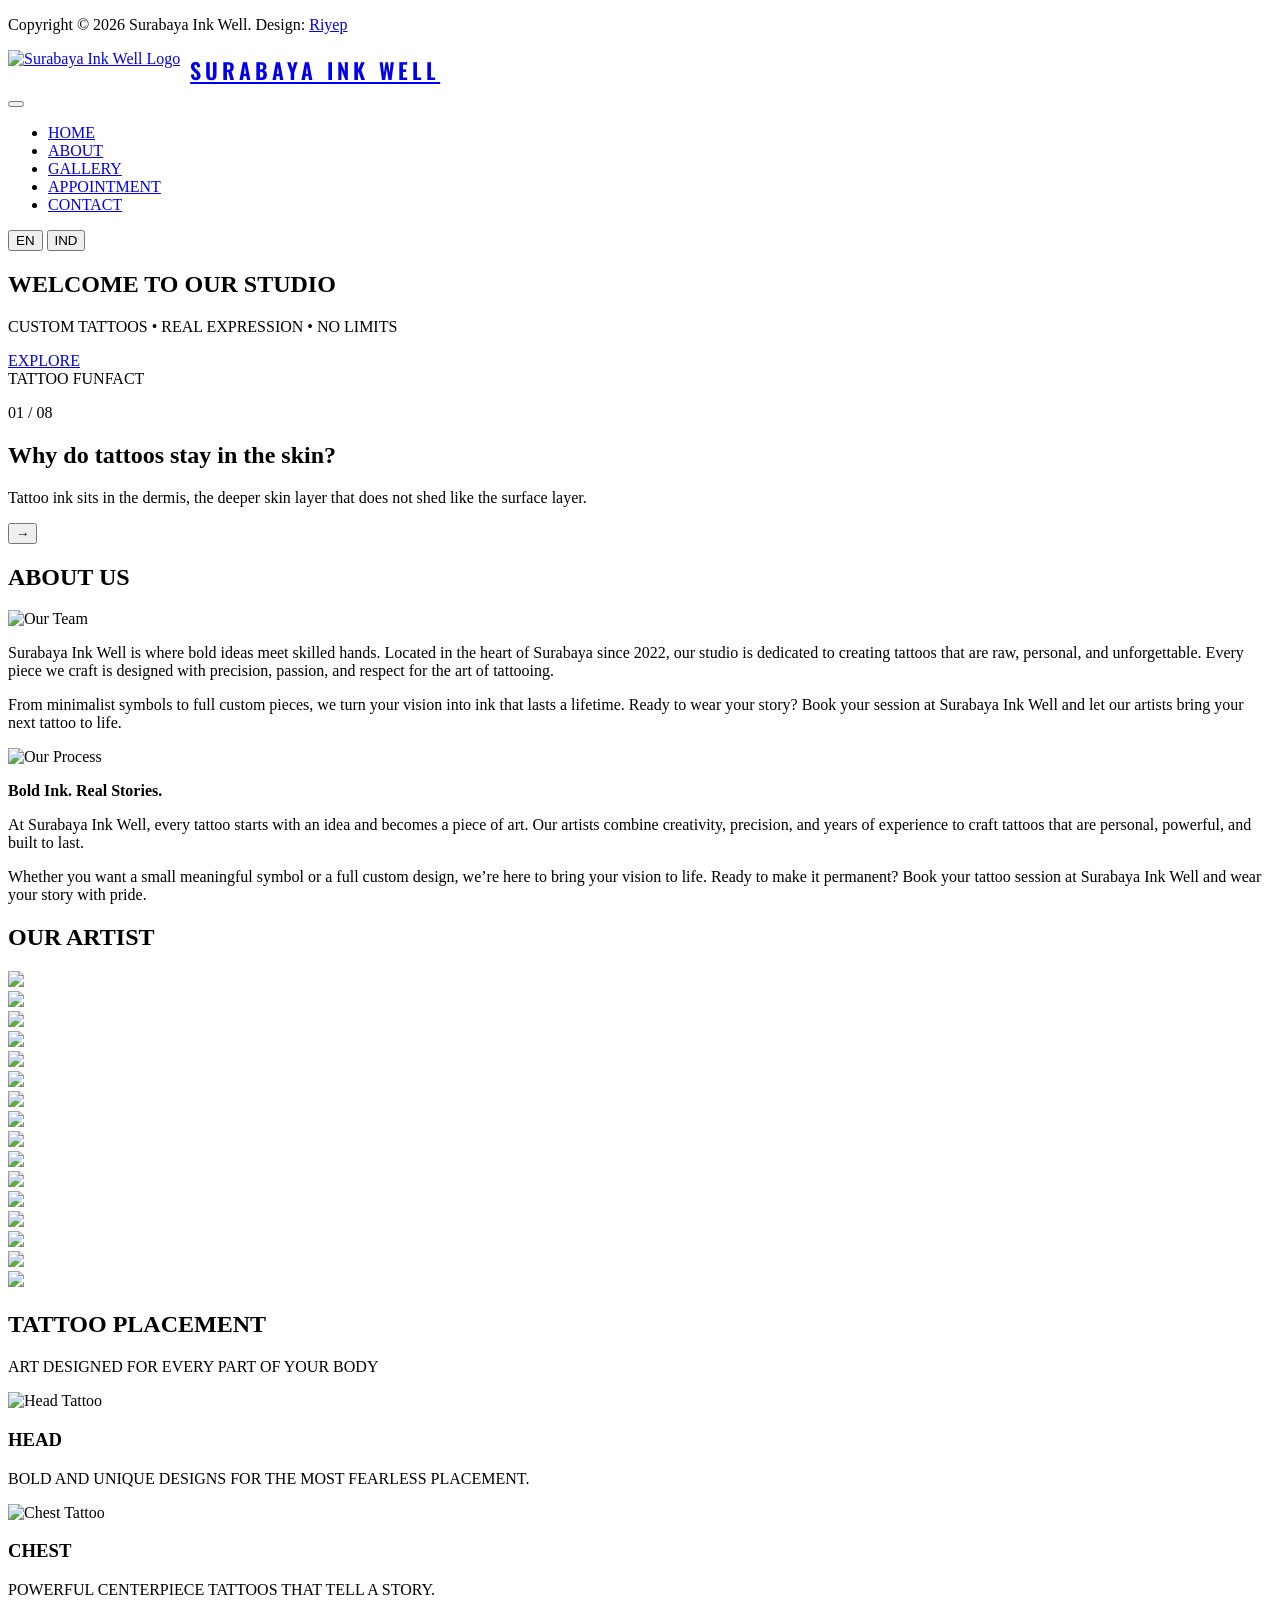
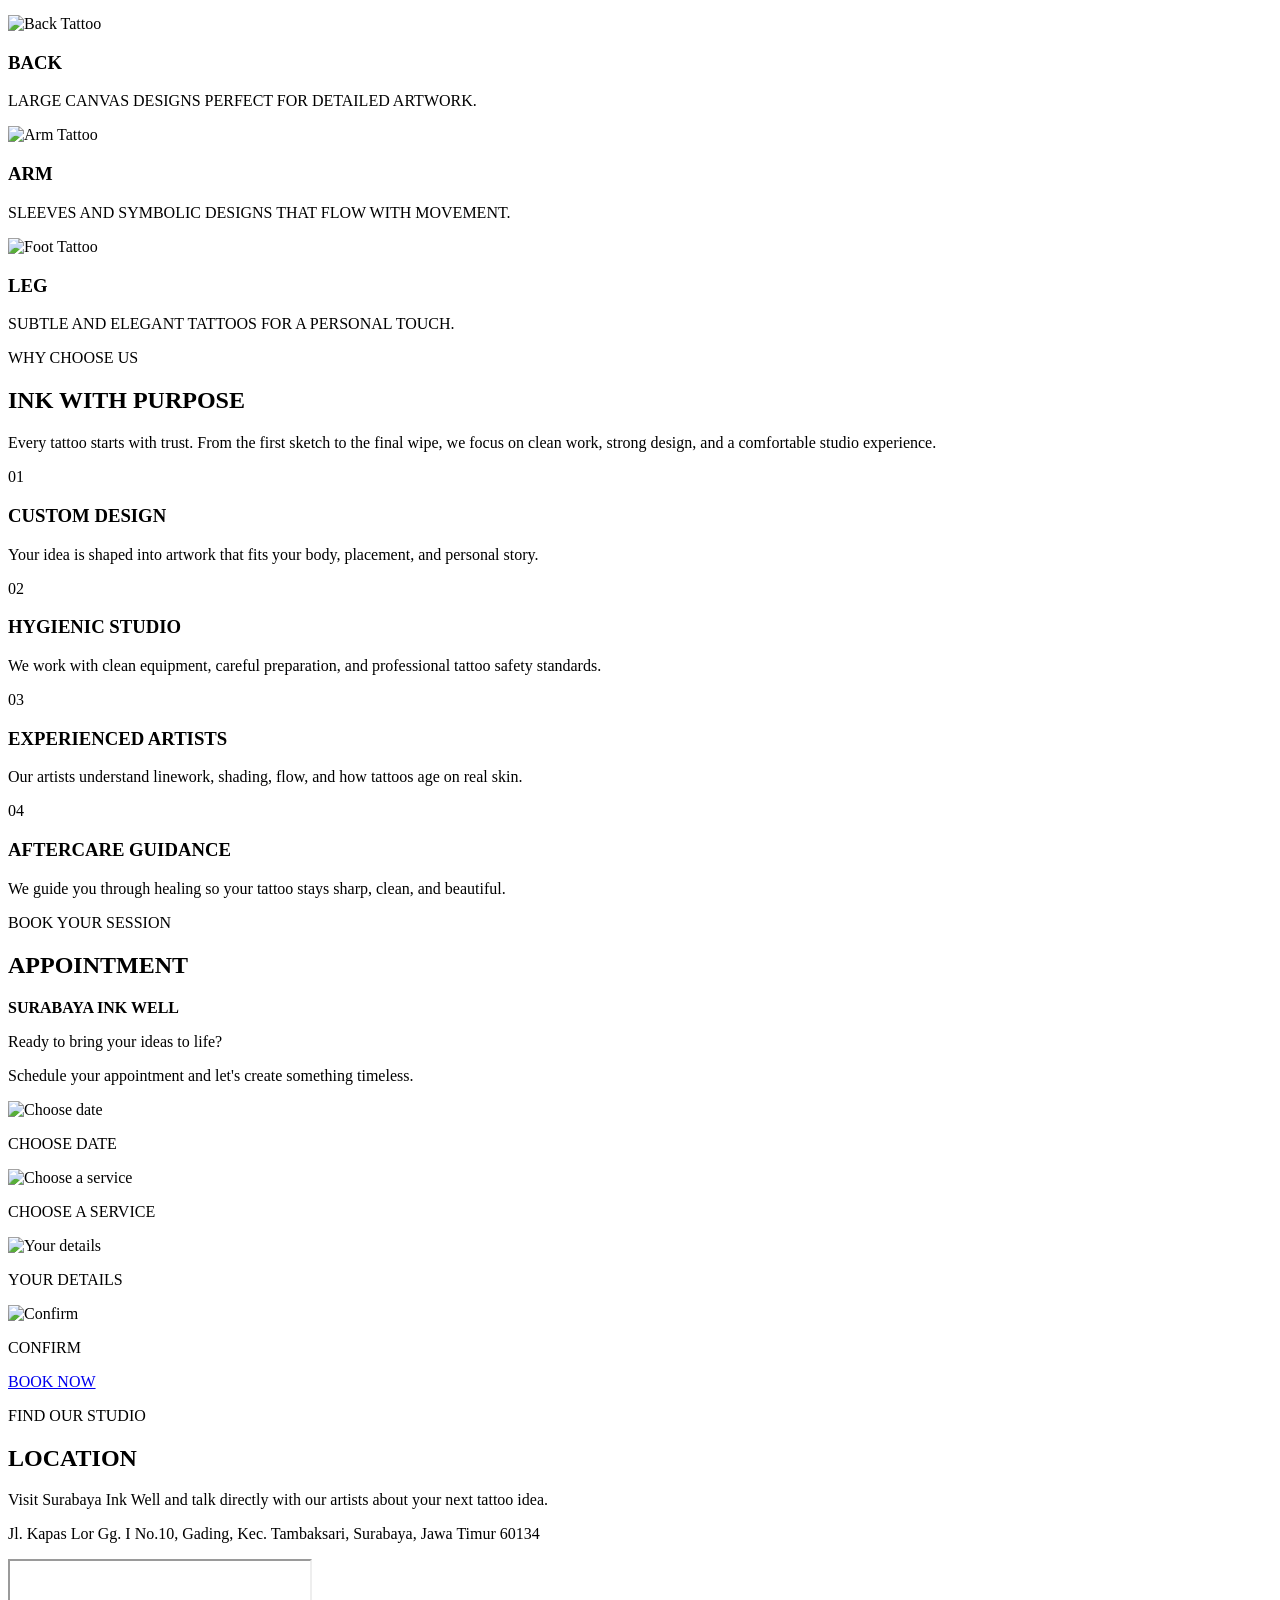
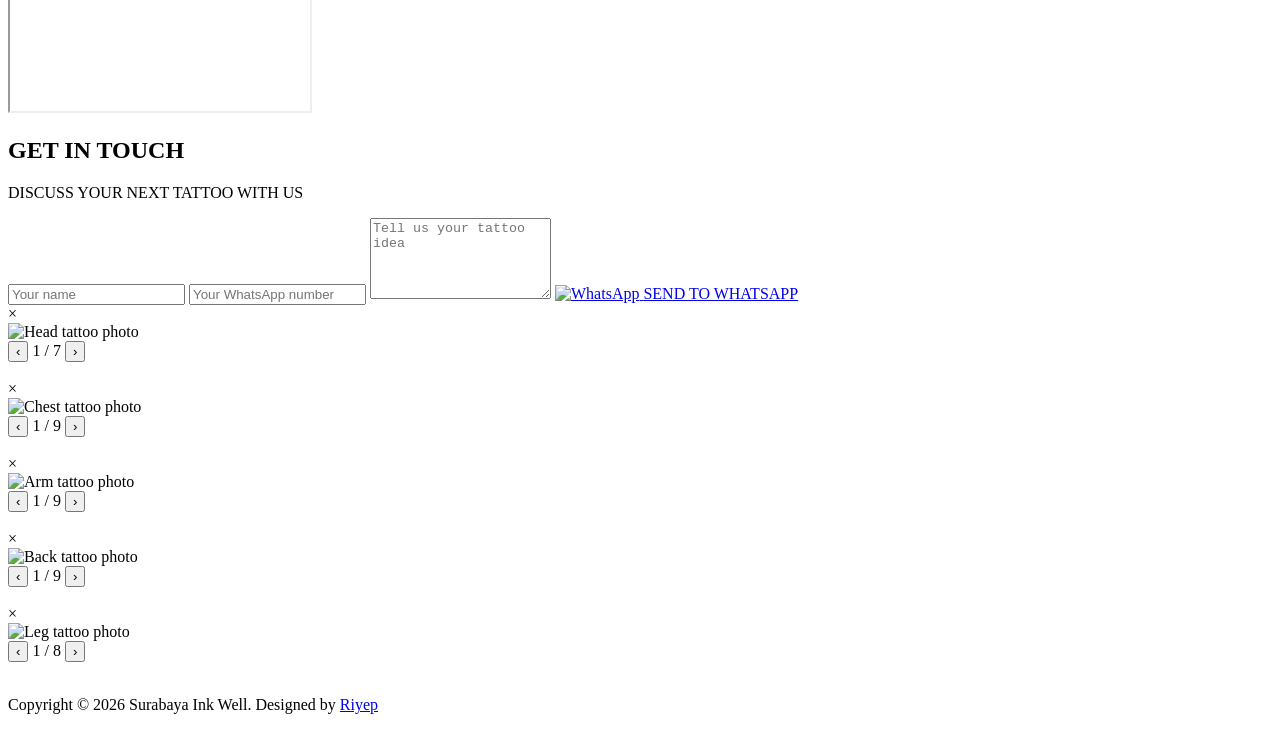
==== index.html @ 6c4c0b2f "Update index.html" ====
<!DOCTYPE html>
<html lang="en">

<head>
    <meta charset="UTF-8">
    <meta name="viewport" content="width=device-width, initial-scale=1.0">
    <title>Surabaya Ink Well</title>
    <link rel="icon" type="image/png" href="logo/logo.png">
    <link rel="preconnect" href="https://fonts.googleapis.com">
    <link rel="preconnect" href="https://fonts.gstatic.com" crossorigin>
    <link
        href="https://fonts.googleapis.com/css2?family=Oswald:wght@300;400;500;600;700&family=Source+Sans+3:ital,wght@0,300;0,400;0,600;1,300;1,400&display=swap"
        rel="stylesheet">

    <link rel="stylesheet" href="templatemo-parallax-starter.css">

</head>

<body>


    <footer>
        <p class="small tm-copyright-text">Copyright &copy; <span class="tm-current-year">2026</span> Surabaya Ink Well.

            Design: <a rel="nofollow" href="https://www.instagram/ri.yep.com" class="tm-text-highlight">Riyep</a></p>
    </footer>
    </div>
    </div>

    <script>

        function setupFooter() {
            var pageHeight = $('.tm-site-header-container').height() + $('footer').height() + 100;

            var main = $('.tm-main-content');

            if ($(window).height() < pageHeight) {
                main.addClass('tm-footer-relative');
            }
            else {
                main.removeClass('tm-footer-relative');
            }
        }
        $(function () {

            setupFooter();

            $(window).resize(function () {
                setupFooter();
            });

            $('.tm-current-year').text(new Date().getFullYear());  // Update year in copyright           
        });

    </script>

    <!-- Navigation -->
    <nav id="templatemo-nav">
        <div class="nav-container">
            <a href="#home" class="nav-logo" style="display:flex; align-items:center; gap:10px;">
                <img src="logo/logo.png" alt="Surabaya Ink Well Logo" style="height:40px; width:auto; max-width:none;">
                <span style="font-family:'Oswald', sans-serif; font-size:22px; letter-spacing:4px; font-weight:600;">
                    SURABAYA INK WELL
                </span>
            </a>
            <button class="nav-toggle" id="navToggle" aria-label="Toggle navigation">
                <span></span>
                <span></span>
                <span></span>
            </button>
            <ul class="nav-links" id="navLinks">
                <li><a href="#home" class="active">HOME</a></li>
                <li><a href="#about">ABOUT</a></li>
                <li><a href="#gallery">GALLERY</a></li>
                <li><a href="#appointment">APPOINTMENT</a></li>
                <li><a href="#contact">CONTACT</a></li>
            </ul>
        </div>
    </nav>

    <div class="language-switch nav-language-switch">
        <button type="button" class="lang-btn active" data-lang="en">EN</button>
        <button type="button" class="lang-btn" data-lang="id">IND</button>
    </div>

    <!-- Section 1: Home / Hero -->
    <section id="home" class="parallax-section">
        <div class="parallax-bg" data-speed="0.5" style="background-image: url('images/bg01.jpeg')"></div>
        <div class="parallax-overlay"></div>

        <div class="section-content">
            <h1 class="section-title hero-title">WELCOME TO OUR STUDIO</h1>
            <p class="section-subtitle caps">CUSTOM TATTOOS • REAL EXPRESSION • NO LIMITS</p>
            <a href="#about" class="btn-scroll">EXPLORE</a>
        </div>
    </section>

    <section class="funfact-section">
        <div class="funfact-card">
            <div class="funfact-label">TATTOO FUNFACT</div>

            <div class="funfact-content">
                <p class="funfact-count" id="funfactCount">01 / 08</p>
                <h2 class="funfact-question" id="funfactQuestion">
                    Why do tattoos stay in the skin?
                </h2>
                <p class="funfact-answer" id="funfactAnswer">
                    Tattoo ink sits in the dermis, the deeper skin layer that does not shed like the surface layer.
                </p>
            </div>

            <button class="funfact-next" id="funfactNext" type="button" aria-label="Next tattoo funfact">
                &#8594;
            </button>
        </div>
    </section>


    <!-- Section 2: About -->
    <section id="about" class="parallax-section">
        <div class="parallax-bg" data-speed="0.45" style="background-image: url('images/bg02.jpg')"></div>
        <div class="parallax-overlay"></div>
        <div class="section-content">
            <h2 class="section-title">ABOUT US</h2>
            <div class="about-cols">
                <div class="about-col">
                    <div class="about-thumb thumb-top-left">
                        <img src="logo/logo.png" alt="Our Team">
                    </div>
                    <p>Surabaya Ink Well is where bold ideas meet skilled hands. Located in the heart of Surabaya since
                        2022, our studio
                        is dedicated to creating tattoos that are raw, personal, and unforgettable. Every piece we craft
                        is designed with precision, passion, and respect for the art of tattooing.</p>
                    <p>From minimalist symbols to full custom pieces, we turn your vision into ink that lasts a
                        lifetime. Ready to wear your story? Book your session at Surabaya Ink Well and let our artists
                        bring your next tattoo to life.</p>
                </div>
                <div class="about-col">
                    <div class="about-thumb-wide">
                        <img src="images/about2.png" alt="Our Process">
                    </div>
                    <p><strong>Bold Ink. Real Stories.</strong></p>
                    <p>At Surabaya Ink Well, every tattoo starts with an idea and becomes a piece of art. Our artists
                        combine creativity, precision, and years of experience to craft tattoos that are personal,
                        powerful, and built to last.</p>
                    <p>Whether you want a small meaningful symbol or a full custom design, we’re here to bring your
                        vision to life. Ready to make it permanent? Book your tattoo session at Surabaya Ink Well and
                        wear
                        your story with pride.</p>
                </div>
            </div>
        </div>
    </section>

    <div class="section-banner artist-banner">
        <h2 class="artist-title">OUR ARTIST</h2>
        <div class="artist-slider">

            <div class="artist-track">

                <!-- set pertama -->
                <div class="artist-card"><img src="images/artist1.png"></div>
                <div class="artist-card"><img src="images/artist2.png"></div>
                <div class="artist-card"><img src="images/artist3.png"></div>
                <div class="artist-card"><img src="images/artist4.png"></div>
                <div class="artist-card"><img src="images/artist5.png"></div>
                <div class="artist-card"><img src="images/artist6.png"></div>
                <div class="artist-card"><img src="images/artist7.png"></div>
                <div class="artist-card"><img src="images/artist8.png"></div>

                <!-- set kedua untuk loop -->
                <div class="artist-card"><img src="images/artist1.png"></div>
                <div class="artist-card"><img src="images/artist2.png"></div>
                <div class="artist-card"><img src="images/artist3.png"></div>
                <div class="artist-card"><img src="images/artist4.png"></div>
                <div class="artist-card"><img src="images/artist5.png"></div>
                <div class="artist-card"><img src="images/artist6.png"></div>
                <div class="artist-card"><img src="images/artist7.png"></div>
                <div class="artist-card"><img src="images/artist8.png"></div>


            </div>

        </div>

    </div>

    <!-- Section 3: Gallery -->
    <section id="gallery" class="parallax-section">
        <div class="parallax-bg" data-speed="0.55" style="background-image: url('images/03.png')"></div>
        <div class="parallax-overlay gallery-overlay"></div>

        <div class="section-content service-col">
            <h2 class="section-title">TATTOO PLACEMENT</h2>
            <p class="section-subtitle caps">ART DESIGNED FOR EVERY PART OF YOUR BODY</p>

            <div class="services-grid">

                <div class="service-item" data-modal="headModal">
                    <div class="service-icon">
                        <img class="head-icon" src="images/head2.png" alt="Head Tattoo">
                    </div>
                    <h3>HEAD</h3>
                    <p class="caps">BOLD AND UNIQUE DESIGNS FOR THE MOST FEARLESS PLACEMENT.</p>
                </div>

                <div class="service-item" data-modal="chestModal">
                    <div class="service-icon">
                        <img src="images/chest2.png" alt="Chest Tattoo">
                    </div>
                    <h3>CHEST</h3>
                    <p class="caps">POWERFUL CENTERPIECE TATTOOS THAT TELL A STORY.</p>
                </div>

                <div class="service-item" data-modal="backModal">
                    <div class="service-icon">
                        <img src="images/back2.png" alt="Back Tattoo">
                    </div>
                    <h3>BACK</h3>
                    <p class="caps">LARGE CANVAS DESIGNS PERFECT FOR DETAILED ARTWORK.</p>
                </div>

                <div class="service-item" data-modal="armModal">
                    <div class="service-icon">
                        <img src="images/arm2.png" alt="Arm Tattoo">
                    </div>
                    <h3>ARM</h3>
                    <p class="caps">SLEEVES AND SYMBOLIC DESIGNS THAT FLOW WITH MOVEMENT.</p>
                </div>

                <div class="service-item" data-modal="footModal">
                    <div class="service-icon">
                        <img src="images/thigh2.png" alt="Foot Tattoo">
                    </div>
                    <h3>LEG</h3>
                    <p class="caps">SUBTLE AND ELEGANT TATTOOS FOR A PERSONAL TOUCH.</p>
                </div>

            </div>
        </div>
    </section>

    <section class="studio-section">
        <div class="studio-inner">

            <div class="studio-heading">
                <p class="studio-kicker">WHY CHOOSE US</p>
                <h2 class="studio-title">INK WITH PURPOSE</h2>
                <p class="studio-intro">
                    Every tattoo starts with trust. From the first sketch to the final wipe, we focus on clean work,
                    strong design, and a comfortable studio experience.
                </p>
            </div>

            <div class="studio-grid">
                <div class="studio-card">
                    <span class="studio-number">01</span>
                    <h3>CUSTOM DESIGN</h3>
                    <p>Your idea is shaped into artwork that fits your body, placement, and personal story.</p>
                </div>

                <div class="studio-card">
                    <span class="studio-number">02</span>
                    <h3>HYGIENIC STUDIO</h3>
                    <p>We work with clean equipment, careful preparation, and professional tattoo safety standards.</p>
                </div>

                <div class="studio-card">
                    <span class="studio-number">03</span>
                    <h3>EXPERIENCED ARTISTS</h3>
                    <p>Our artists understand linework, shading, flow, and how tattoos age on real skin.</p>
                </div>

                <div class="studio-card">
                    <span class="studio-number">04</span>
                    <h3>AFTERCARE GUIDANCE</h3>
                    <p>We guide you through healing so your tattoo stays sharp, clean, and beautiful.</p>
                </div>
            </div>

        </div>
    </section>


    <!-- Section 4: Appointment -->
    <section id="appointment" class="parallax-section">
        <div class="parallax-bg" data-speed="0.5" style="background-image: url('images/parallax-bg-04.png')"></div>
        <div class="parallax-overlay"></div>
        <div class="section-content appointment-content">
            <div class="appointment-copy">
                <p class="appointment-kicker">BOOK YOUR SESSION</p>

                <h2 class="appointment-title">APPOINTMENT</h2>

                <div class="appointment-divider">
                    <span></span>
                    <strong>SURABAYA INK WELL</strong>
                    <span></span>
                </div>

                <p class="appointment-lead">Ready to bring your ideas to life?</p>
                <p class="appointment-text">Schedule your appointment and let's create something timeless.</p>

                <div class="appointment-steps">
                    <div class="appointment-step">
                        <div class="step-circle">
                            <img src="images/appoint1.png" alt="Choose date">
                        </div>
                        <p>CHOOSE DATE</p>
                    </div>

                    <div class="appointment-step">
                        <div class="step-circle">
                            <img src="images/appoint2.png" alt="Choose a service">
                        </div>
                        <p>CHOOSE A SERVICE</p>
                    </div>

                    <div class="appointment-step">
                        <div class="step-circle">
                            <img src="images/appoint3.png" alt="Your details">
                        </div>
                        <p>YOUR DETAILS</p>
                    </div>

                    <div class="appointment-step">
                        <div class="step-circle">
                            <img src="images/appoint4.png" alt="Confirm">
                        </div>
                        <p>CONFIRM</p>
                    </div>
                </div>
                <a href="appointment.html" class="appointment-page-btn">
                    BOOK NOW
                </a>
            </div>
        </div>
    </section>

    <!-- Location section -->
    <section class="location-section">
        <div class="location-inner">
            <div class="location-info">
                <p class="location-kicker">FIND OUR STUDIO</p>
                <h2 class="location-title">LOCATION</h2>

                <p class="location-text">
                    Visit Surabaya Ink Well and talk directly with our artists about your next tattoo idea.
                </p>

                <div class="location-line"></div>

                <p class="location-address">
                    Jl. Kapas Lor Gg. I No.10, Gading, Kec. Tambaksari, Surabaya, Jawa Timur 60134
                </p>
            </div>
            <div class="location-map">
                <iframe src="https://www.google.com/maps?q=-7.2427628,112.7636392&z=19&output=embed" loading="lazy"
                    referrerpolicy="no-referrer-when-downgrade">
                </iframe>
            </div>
        </div>
    </section>


    <!-- Section 5: Contact -->
    <section id="contact" class="parallax-section">
        <div class="parallax-bg" data-speed="0.5" style="background-image: url('images/contact-bg.png')"></div>
        <div class="parallax-overlay overlay-medium"></div>

        <div class="section-content contact-content">
            <div class="contact-heading">
                <h2 class="section-title">GET IN TOUCH</h2>
                <p class="section-subtitle caps">DISCUSS YOUR NEXT TATTOO WITH US</p>
            </div>

            <div class="contact-card">
                <div id="contactForm" class="contact-form">
                    <input type="text" id="contactName" placeholder="Your name" required>
                    <input type="tel" id="contactNumber" placeholder="Your WhatsApp number" required>
                    <textarea id="contactDetail" placeholder="Tell us your tattoo idea" rows="5" required></textarea>

                    <a id="whatsappLink" class="whatsapp-submit" href="https://wa.me/6289677602300" target="_blank">
                        <img src="images/logowa.png" alt="WhatsApp">
                        <span>SEND TO WHATSAPP</span>
                    </a>
                </div>
            </div>
        </div>
    </section>


    <script src="templatemo-parallax-script.js"></script>


    <script>
        window.addEventListener("scroll", function () {
            const img = document.getElementById("hero-dashboard");
            const scrollPos = window.scrollY;

            img.style.transform = "translateY(" + scrollPos * 0.15 + "px)";
        });
    </script>

    <div class="modal" id="headModal">
        <div class="modal-content photo-popup">
            <span class="modal-close">&times;</span>

            <div class="photo-stage">
                <div class="photo-blur"></div>
                <img class="popup-photo active" src="images/head-photo1.jpg" alt="Head tattoo photo">
            </div>

            <div class="photo-controls">
                <button class="photo-prev" type="button">‹</button>
                <span class="photo-count">1 / 3</span>
                <button class="photo-next" type="button">›</button>
            </div>

            <div class="photo-list">
                <img src="images/xhead.png" alt="">
                <img src="images/xhead1.png" alt="">
                <img src="images/xhead2.png" alt="">
                <img src="images/xhead6.png" alt="">
                <img src="images/xhead3.png" alt="">
                <img src="images/xhead4.png" alt="">
                <img src="images/xhead5.png" alt="">
            </div>
        </div>
    </div>


    <div class="modal" id="chestModal">
        <div class="modal-content photo-popup">
            <span class="modal-close">&times;</span>

            <div class="photo-stage">
                <div class="photo-blur"></div>
                <img class="popup-photo active" src="images/head-photo1.jpg" alt="Chest tattoo photo">
            </div>

            <div class="photo-controls">
                <button class="photo-prev" type="button">‹</button>
                <span class="photo-count">1 / 3</span>
                <button class="photo-next" type="button">›</button>
            </div>

            <div class="photo-list">
                <img src="images/xchest.png" alt="">
                <img src="images/xchest1.png" alt="">
                <img src="images/xchest2.png" alt="">
                <img src="images/xchest3.png" alt="">
                <img src="images/xchest4.png" alt="">
                <img src="images/xchest5.png" alt="">
                <img src="images/xchest6.png" alt="">
                <img src="images/xchest7.png" alt="">
                <img src="images/xchest8.png" alt="">
            </div>
        </div>
    </div>

    <div class="modal" id="armModal">
        <div class="modal-content photo-popup">
            <span class="modal-close">&times;</span>

            <div class="photo-stage">
                <div class="photo-blur"></div>
                <img class="popup-photo active" src="images/head-photo1.jpg" alt="Arm tattoo photo">
            </div>

            <div class="photo-controls">
                <button class="photo-prev" type="button">‹</button>
                <span class="photo-count">1 / 3</span>
                <button class="photo-next" type="button">›</button>
            </div>

            <div class="photo-list">
                <img src="images/xarm.png" alt="">
                <img src="images/xarm1.png" alt="">
                <img src="images/xarm2.png" alt="">
                <img src="images/xarm3.png" alt="">
                <img src="images/xarm4.png" alt="">
                <img src="images/xarm5.png" alt="">
                <img src="images/xarm6.png" alt="">
                <img src="images/xarm7.png" alt="">
                <img src="images/xarm8.png" alt="">
            </div>
        </div>
    </div>

    <div class="modal" id="backModal">
        <div class="modal-content photo-popup">
            <span class="modal-close">&times;</span>

            <div class="photo-stage">
                <div class="photo-blur"></div>
                <img class="popup-photo active" src="images/head-photo1.jpg" alt="Back tattoo photo">
            </div>

            <div class="photo-controls">
                <button class="photo-prev" type="button">‹</button>
                <span class="photo-count">1 / 3</span>
                <button class="photo-next" type="button">›</button>
            </div>

            <div class="photo-list">
                <img src="images/xback.png" alt="">
                <img src="images/xback1.png" alt="">
                <img src="images/xback2.png" alt="">
                <img src="images/xback3.png" alt="">
                <img src="images/xback4.png" alt="">
                <img src="images/xback5.png" alt="">
                <img src="images/xback6.png" alt="">
                <img src="images/xback8.png" alt="">
                <img src="images/xback7.png" alt="">
            </div>
        </div>
    </div>


    <div class="modal" id="footModal">
        <div class="modal-content photo-popup">
            <span class="modal-close">&times;</span>

            <div class="photo-stage">
                <div class="photo-blur"></div>
                <img class="popup-photo active" src="images/head-photo1.jpg" alt="Leg tattoo photo">
            </div>

            <div class="photo-controls">
                <button class="photo-prev" type="button">‹</button>
                <span class="photo-count">1 / 3</span>
                <button class="photo-next" type="button">›</button>
            </div>

            <div class="photo-list">
                <img src="images/xleg.png" alt="">
                <img src="images/xleg1.png" alt="">
                <img src="images/xleg2.png" alt="">
                <img src="images/xleg3.png" alt="">
                <img src="images/xleg4.png" alt="">
                <img src="images/xleg5.png" alt="">
                <img src="images/xleg6.png" alt="">
                <img src="images/xleg7.png" alt="">
            </div>
        </div>
    </div>

    <script>
        const items = document.querySelectorAll(".service-item");
        const modals = document.querySelectorAll(".modal");
        const closes = document.querySelectorAll(".modal-close");

        function setupGallery(modal) {
            const photos = [...modal.querySelectorAll(".photo-list img")].map(img => img.src);
            const mainPhoto = modal.querySelector(".popup-photo");
            const photoStage = modal.querySelector(".photo-stage");
            const count = modal.querySelector(".photo-count");
            const prev = modal.querySelector(".photo-prev");
            const next = modal.querySelector(".photo-next");

            if (!photos.length || !mainPhoto) return;

            let index = 0;

            function showPhoto(newIndex) {
                index = (newIndex + photos.length) % photos.length;

                mainPhoto.classList.remove("active");

                setTimeout(() => {
                    mainPhoto.src = photos[index];
                    photoStage.style.setProperty("--current-photo", `url("${photos[index]}")`);
                    count.textContent = `${index + 1} / ${photos.length}`;
                    mainPhoto.classList.add("active");
                }, 180);
            }

            prev.addEventListener("click", (e) => {
                e.stopPropagation();
                showPhoto(index - 1);
            });

            next.addEventListener("click", (e) => {
                e.stopPropagation();
                showPhoto(index + 1);
            });

            showPhoto(0);
        }

        function openModal(modal, x, y) {
            modal.classList.remove("closing");
            modal.style.setProperty("--popup-x", x + "px");
            modal.style.setProperty("--popup-y", y + "px");
            modal.classList.add("active");
        }

        function closeModal(modal) {
            modal.classList.add("closing");
            modal.classList.remove("active");

            setTimeout(() => {
                modal.classList.remove("closing");
            }, 350);
        }

        modals.forEach(setupGallery);

        items.forEach(item => {
            item.addEventListener("click", (e) => {
                const modal = document.getElementById(item.dataset.modal);
                openModal(modal, e.clientX, e.clientY);
            });
        });

        closes.forEach(close => {
            close.addEventListener("click", () => {
                closeModal(close.closest(".modal"));
            });
        });

        modals.forEach(modal => {
            modal.addEventListener("click", (e) => {
                if (e.target === modal) {
                    closeModal(modal);
                }
            });
        });

        document.addEventListener("keydown", (e) => {
            const activeModal = document.querySelector(".modal.active");

            if (!activeModal) return;

            if (e.key === "Escape") {
                closeModal(activeModal);
            }

            if (e.key === "ArrowLeft") {
                activeModal.querySelector(".photo-prev")?.click();
            }

            if (e.key === "ArrowRight") {
                activeModal.querySelector(".photo-next")?.click();
            }
        });


        const tattooFunfacts = [
            {
                question: "Why do tattoos stay in the skin?",
                answer: "Tattoo ink sits in the dermis, the deeper skin layer that does not shed like the surface layer."
            },
            {
                question: "Can tattoos fade over time?",
                answer: "Yes. Sun exposure, skin aging, placement, and aftercare all affect how strongly a tattoo holds its color."
            },
            {
                question: "Why does black ink usually last longest?",
                answer: "Black pigment is dense and stable, so it often stays clearer over time compared with lighter colors."
            },
            {
                question: "Does placement affect tattoo pain?",
                answer: "Yes. Areas close to bone or with thinner skin, like ribs, feet, hands, and head, usually feel sharper."
            },
            {
                question: "Why is aftercare important?",
                answer: "Fresh tattoos are healing skin. Proper cleaning and moisturizing help protect the artwork while the skin repairs."
            },
            {
                question: "Can every design become a tiny tattoo?",
                answer: "Not always. Very small tattoos need simplified detail so the lines stay readable as the tattoo ages."
            },
            {
                question: "Why do artists shave the area first?",
                answer: "Removing hair helps the stencil stick cleanly and lets the needle move across the skin more smoothly."
            },
            {
                question: "Do tattoos need sunscreen?",
                answer: "Yes. Once healed, sunscreen helps protect tattoo pigment from UV damage and keeps the design looking stronger."
            }
        ];

        let funfactIndex = 0;

        const funfactContent = document.querySelector(".funfact-content");
        const funfactCount = document.getElementById("funfactCount");
        const funfactQuestion = document.getElementById("funfactQuestion");
        const funfactAnswer = document.getElementById("funfactAnswer");
        const funfactNext = document.getElementById("funfactNext");

        function showFunfact(index) {
            const item = tattooFunfacts[index];

            funfactContent.classList.add("changing");

            setTimeout(() => {
                funfactCount.textContent = String(index + 1).padStart(2, "0") + " / 08";
                funfactQuestion.textContent = item.question;
                funfactAnswer.textContent = item.answer;

                funfactContent.classList.remove("changing");
            }, 250);
        }

        funfactNext.addEventListener("click", () => {
            funfactIndex = (funfactIndex + 1) % tattooFunfacts.length;
            showFunfact(funfactIndex);
        });

        const contactName = document.getElementById("contactName");
        const contactNumber = document.getElementById("contactNumber");
        const contactDetail = document.getElementById("contactDetail");
        const whatsappLink = document.getElementById("whatsappLink");

        function updateWhatsappLink() {
            const message =
                "Hello, I want to discuss a tattoo.\n\n" +
                "Name: " + contactName.value + "\n" +
                "WhatsApp Number: " + contactNumber.value + "\n" +
                "Tattoo Detail: " + contactDetail.value;

            whatsappLink.href =
                "https://wa.me/6289677602300?text=" + encodeURIComponent(message);
        }

        contactName.addEventListener("input", updateWhatsappLink);
        contactNumber.addEventListener("input", updateWhatsappLink);
        contactDetail.addEventListener("input", updateWhatsappLink);

        updateWhatsappLink();
    </script>

    <!-- Footer -->
    <footer id="templatemo-footer">
        <p>Copyright &copy; 2026 Surabaya Ink Well. Designed by <a href="https://instagram.com/ri.yep" rel="nofollow"
                target="_blank">Riyep</a></p>
    </footer>


</body>

</html>
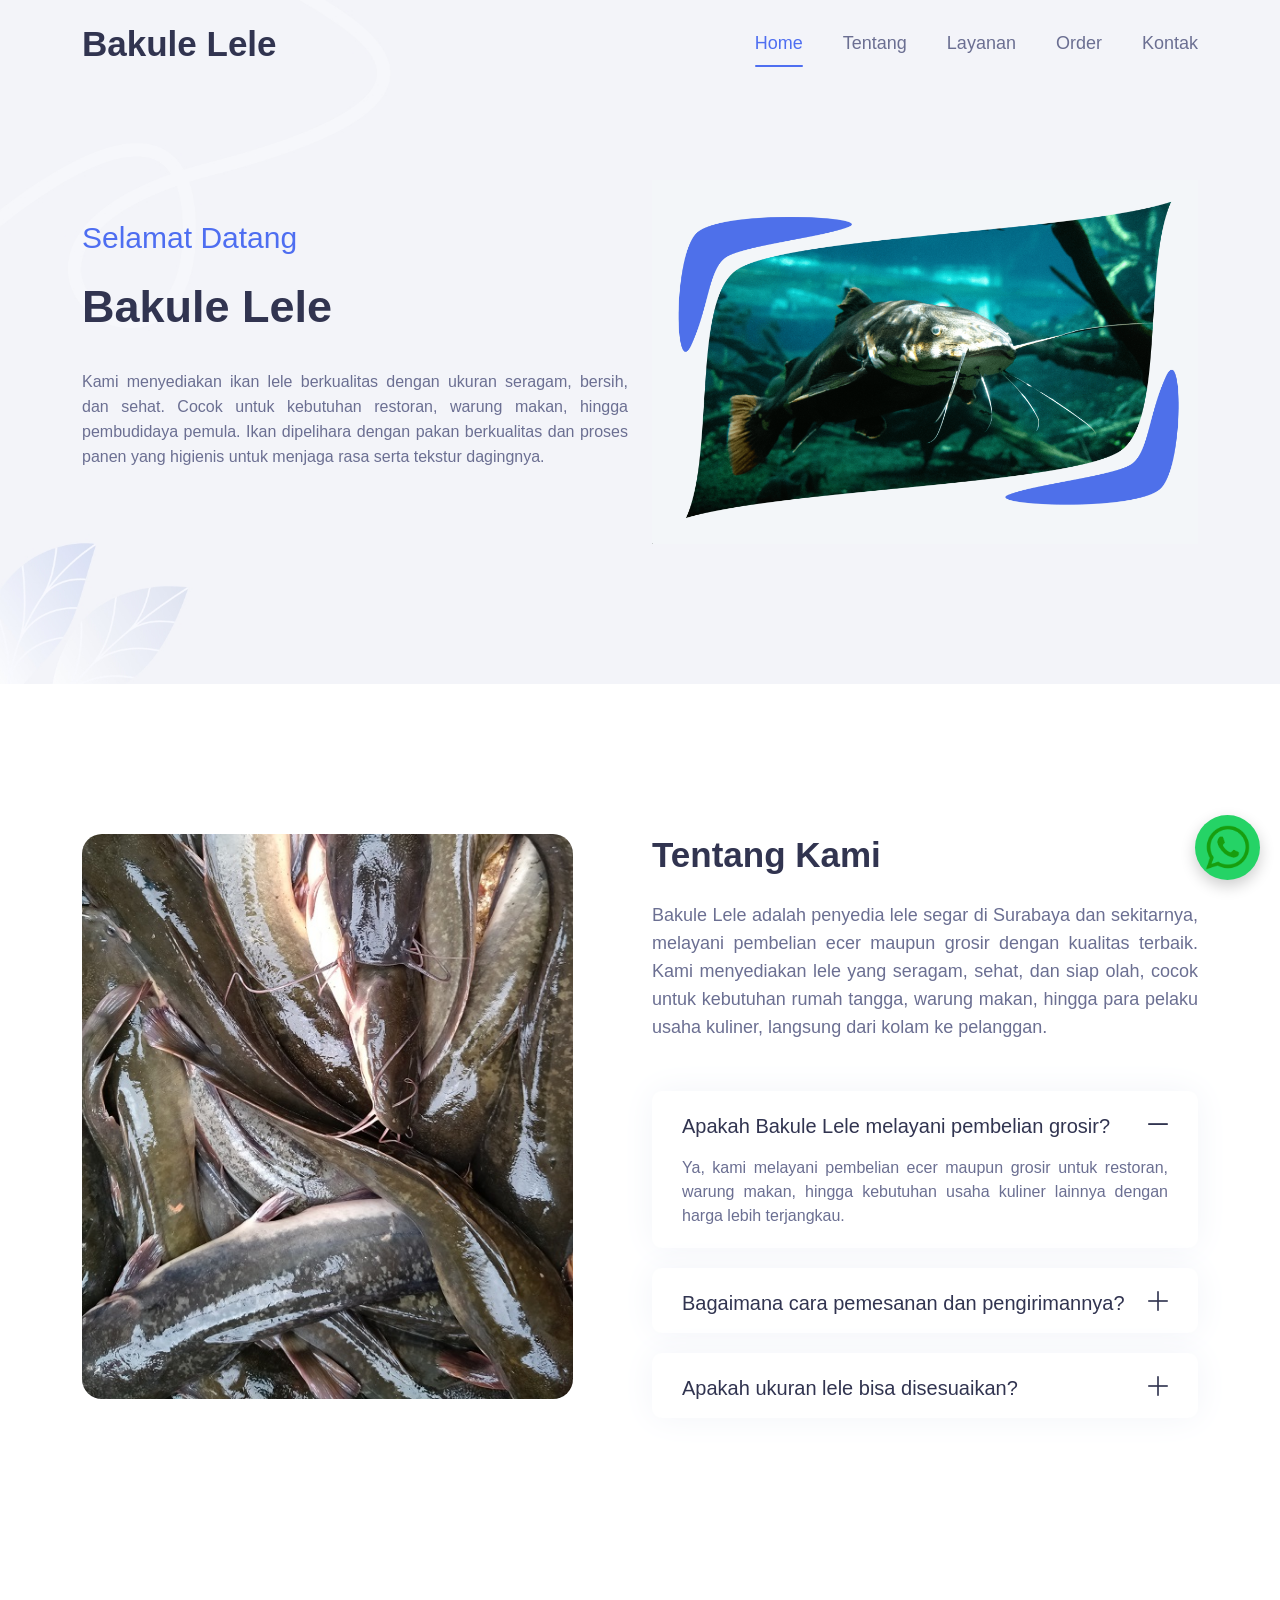
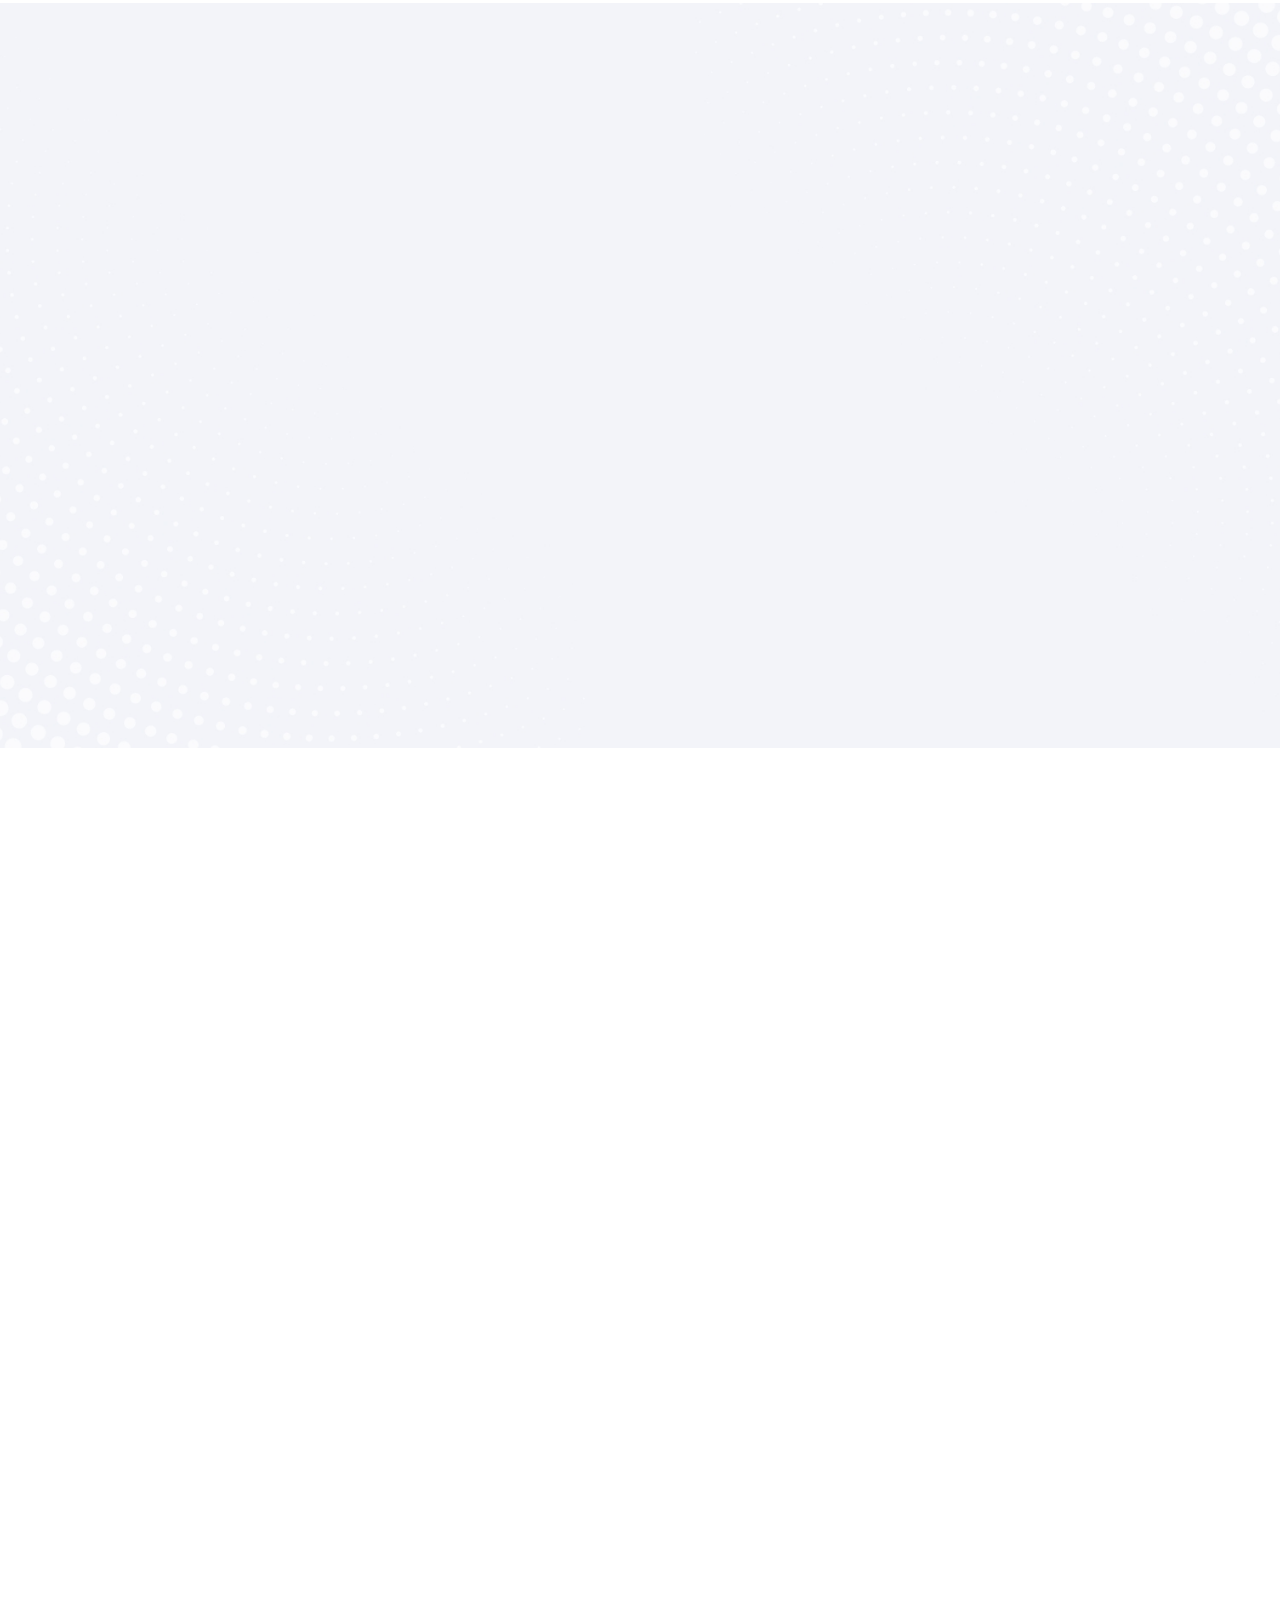
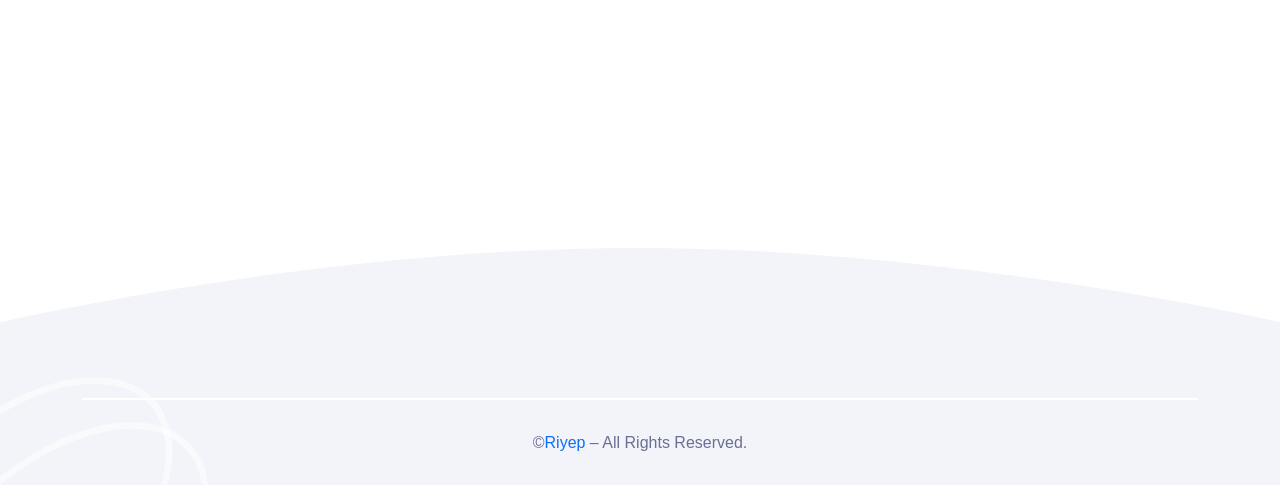
==== commit 5e5a09ce: "Update index.html" ====
--- a/index.html
+++ b/index.html
@@ -1,744 +1,396 @@
 <!DOCTYPE html>
-<html lang="en">
+<html class="no-js" lang="">
 
 <head>
-    <meta charset="UTF-8">
-    <meta name="viewport" content="width=device-width, initial-scale=1.0">
-    <title>Surabaya Ink Well</title>
-    <link rel="icon" type="image/png" href="logo/logo.png">
-    <link rel="preconnect" href="https://fonts.googleapis.com">
-    <link rel="preconnect" href="https://fonts.gstatic.com" crossorigin>
-    <link
-        href="https://fonts.googleapis.com/css2?family=Oswald:wght@300;400;500;600;700&family=Source+Sans+3:ital,wght@0,300;0,400;0,600;1,300;1,400&display=swap"
-        rel="stylesheet">
-
-    <link rel="stylesheet" href="templatemo-parallax-starter.css">
-
+	<meta charset="utf-8" />
+	<meta http-equiv="x-ua-compatible" content="ie=edge" />
+	<title>Bakule Lele</title>
+	<meta name="description" content="" />
+	<meta name="viewport" content="width=device-width, initial-scale=1" />
+	<link rel="shortcut icon" type="image/x-icon" href="assets/img/lele-icon.png" />
+	<link rel="stylesheet" href="assets/css/bootstrap-5.0.0-beta2.min.css" />
+	<link rel="stylesheet" href="assets/css/LineIcons.2.0.css" />
+	<link rel="stylesheet" href="assets/css/tiny-slider.css" />
+	<link rel="stylesheet" href="assets/css/animate.css" />
+	<link rel="stylesheet" href="assets/css/main.css" />
 </head>
 
+<script>
+	const lelePrice = 25000;
+
+	function formatRupiah(value) {
+		return new Intl.NumberFormat('id-ID', {
+			style: 'currency',
+			currency: 'IDR',
+			minimumFractionDigits: 0
+		}).format(value);
+	}
+
+	function updateLeleOrder() {
+		const input = document.getElementById('leleKg');
+		const total = document.getElementById('leleTotal');
+		const button = document.getElementById('leleOrderBtn');
+		const kg = Math.max(1, Number(input.value) || 1);
+		const price = kg * lelePrice;
+		const formatted = formatRupiah(price);
+
+		input.value = kg;
+		total.textContent = formatted;
+		button.href = `https://wa.me/6287705630047?text=Halo%2C%20saya%20ingin%20order%20${kg}kg%20lele%20dengan%20estimasi%20total%20${encodeURIComponent(formatted)}`;
+	}
+
+	function changeLeleKg(amount) {
+		const input = document.getElementById('leleKg');
+		input.value = Math.max(1, (Number(input.value) || 1) + amount);
+		updateLeleOrder();
+	}
+
+	updateLeleOrder();
+</script>
+
+
 <body>
 
-
-    <footer>
-        <p class="small tm-copyright-text">Copyright &copy; <span class="tm-current-year">2026</span> Surabaya Ink Well.
-
-            Design: <a rel="nofollow" href="https://www.instagram/ri.yep.com" class="tm-text-highlight">Riyep</a></p>
-    </footer>
-    </div>
-    </div>
-
-    <script>
-
-        function setupFooter() {
-            var pageHeight = $('.tm-site-header-container').height() + $('footer').height() + 100;
-
-            var main = $('.tm-main-content');
-
-            if ($(window).height() < pageHeight) {
-                main.addClass('tm-footer-relative');
-            }
-            else {
-                main.removeClass('tm-footer-relative');
-            }
-        }
-        $(function () {
-
-            setupFooter();
-
-            $(window).resize(function () {
-                setupFooter();
-            });
-
-            $('.tm-current-year').text(new Date().getFullYear());  // Update year in copyright           
-        });
-
-    </script>
-
-    <!-- Navigation -->
-    <nav id="templatemo-nav">
-        <div class="nav-container">
-            <a href="#home" class="nav-logo" style="display:flex; align-items:center; gap:10px;">
-                <img src="logo/logo.png" alt="Surabaya Ink Well Logo" style="height:40px; width:auto; max-width:none;">
-                <span style="font-family:'Oswald', sans-serif; font-size:22px; letter-spacing:4px; font-weight:600;">
-                    SURABAYA INK WELL
-                </span>
-            </a>
-            <button class="nav-toggle" id="navToggle" aria-label="Toggle navigation">
-                <span></span>
-                <span></span>
-                <span></span>
-            </button>
-            <ul class="nav-links" id="navLinks">
-                <li><a href="#home" class="active">HOME</a></li>
-                <li><a href="#about">ABOUT</a></li>
-                <li><a href="#gallery">GALLERY</a></li>
-                <li><a href="#appointment">APPOINTMENT</a></li>
-                <li><a href="#contact">CONTACT</a></li>
-            </ul>
-        </div>
-    </nav>
-
-    <div class="language-switch nav-language-switch">
-        <button type="button" class="lang-btn active" data-lang="en">EN</button>
-        <button type="button" class="lang-btn" data-lang="id">IND</button>
-    </div>
-
-    <!-- Section 1: Home / Hero -->
-    <section id="home" class="parallax-section">
-        <div class="parallax-bg" data-speed="0.5" style="background-image: url('images/bg01.jpeg')"></div>
-        <div class="parallax-overlay"></div>
-
-        <div class="section-content">
-            <h1 class="section-title hero-title">WELCOME TO OUR STUDIO</h1>
-            <p class="section-subtitle caps">CUSTOM TATTOOS • REAL EXPRESSION • NO LIMITS</p>
-            <a href="#about" class="btn-scroll">EXPLORE</a>
-        </div>
-    </section>
-
-    <section class="funfact-section">
-        <div class="funfact-card">
-            <div class="funfact-label">TATTOO FUNFACT</div>
-
-            <div class="funfact-content">
-                <p class="funfact-count" id="funfactCount">01 / 08</p>
-                <h2 class="funfact-question" id="funfactQuestion">
-                    Why do tattoos stay in the skin?
-                </h2>
-                <p class="funfact-answer" id="funfactAnswer">
-                    Tattoo ink sits in the dermis, the deeper skin layer that does not shed like the surface layer.
-                </p>
-            </div>
-
-            <button class="funfact-next" id="funfactNext" type="button" aria-label="Next tattoo funfact">
-                &#8594;
-            </button>
-        </div>
-    </section>
-
-
-    <!-- Section 2: About -->
-    <section id="about" class="parallax-section">
-        <div class="parallax-bg" data-speed="0.45" style="background-image: url('images/bg02.jpg')"></div>
-        <div class="parallax-overlay"></div>
-        <div class="section-content">
-            <h2 class="section-title">ABOUT US</h2>
-            <div class="about-cols">
-                <div class="about-col">
-                    <div class="about-thumb thumb-top-left">
-                        <img src="logo/logo.png" alt="Our Team">
-                    </div>
-                    <p>Surabaya Ink Well is where bold ideas meet skilled hands. Located in the heart of Surabaya since
-                        2022, our studio
-                        is dedicated to creating tattoos that are raw, personal, and unforgettable. Every piece we craft
-                        is designed with precision, passion, and respect for the art of tattooing.</p>
-                    <p>From minimalist symbols to full custom pieces, we turn your vision into ink that lasts a
-                        lifetime. Ready to wear your story? Book your session at Surabaya Ink Well and let our artists
-                        bring your next tattoo to life.</p>
-                </div>
-                <div class="about-col">
-                    <div class="about-thumb-wide">
-                        <img src="images/about2.png" alt="Our Process">
-                    </div>
-                    <p><strong>Bold Ink. Real Stories.</strong></p>
-                    <p>At Surabaya Ink Well, every tattoo starts with an idea and becomes a piece of art. Our artists
-                        combine creativity, precision, and years of experience to craft tattoos that are personal,
-                        powerful, and built to last.</p>
-                    <p>Whether you want a small meaningful symbol or a full custom design, we’re here to bring your
-                        vision to life. Ready to make it permanent? Book your tattoo session at Surabaya Ink Well and
-                        wear
-                        your story with pride.</p>
-                </div>
-            </div>
-        </div>
-    </section>
-
-    <div class="section-banner artist-banner">
-        <h2 class="artist-title">OUR ARTIST</h2>
-        <div class="artist-slider">
-
-            <div class="artist-track">
-
-                <!-- set pertama -->
-                <div class="artist-card"><img src="images/artist1.png"></div>
-                <div class="artist-card"><img src="images/artist2.png"></div>
-                <div class="artist-card"><img src="images/artist3.png"></div>
-                <div class="artist-card"><img src="images/artist4.png"></div>
-                <div class="artist-card"><img src="images/artist5.png"></div>
-                <div class="artist-card"><img src="images/artist6.png"></div>
-                <div class="artist-card"><img src="images/artist7.png"></div>
-                <div class="artist-card"><img src="images/artist8.png"></div>
-
-                <!-- set kedua untuk loop -->
-                <div class="artist-card"><img src="images/artist1.png"></div>
-                <div class="artist-card"><img src="images/artist2.png"></div>
-                <div class="artist-card"><img src="images/artist3.png"></div>
-                <div class="artist-card"><img src="images/artist4.png"></div>
-                <div class="artist-card"><img src="images/artist5.png"></div>
-                <div class="artist-card"><img src="images/artist6.png"></div>
-                <div class="artist-card"><img src="images/artist7.png"></div>
-                <div class="artist-card"><img src="images/artist8.png"></div>
-
-
-            </div>
-
-        </div>
-
-    </div>
-
-    <!-- Section 3: Gallery -->
-    <section id="gallery" class="parallax-section">
-        <div class="parallax-bg" data-speed="0.55" style="background-image: url('images/03.png')"></div>
-        <div class="parallax-overlay gallery-overlay"></div>
-
-        <div class="section-content service-col">
-            <h2 class="section-title">TATTOO PLACEMENT</h2>
-            <p class="section-subtitle caps">ART DESIGNED FOR EVERY PART OF YOUR BODY</p>
-
-            <div class="services-grid">
-
-                <div class="service-item" data-modal="headModal">
-                    <div class="service-icon">
-                        <img class="head-icon" src="images/head2.png" alt="Head Tattoo">
-                    </div>
-                    <h3>HEAD</h3>
-                    <p class="caps">BOLD AND UNIQUE DESIGNS FOR THE MOST FEARLESS PLACEMENT.</p>
-                </div>
-
-                <div class="service-item" data-modal="chestModal">
-                    <div class="service-icon">
-                        <img src="images/chest2.png" alt="Chest Tattoo">
-                    </div>
-                    <h3>CHEST</h3>
-                    <p class="caps">POWERFUL CENTERPIECE TATTOOS THAT TELL A STORY.</p>
-                </div>
-
-                <div class="service-item" data-modal="backModal">
-                    <div class="service-icon">
-                        <img src="images/back2.png" alt="Back Tattoo">
-                    </div>
-                    <h3>BACK</h3>
-                    <p class="caps">LARGE CANVAS DESIGNS PERFECT FOR DETAILED ARTWORK.</p>
-                </div>
-
-                <div class="service-item" data-modal="armModal">
-                    <div class="service-icon">
-                        <img src="images/arm2.png" alt="Arm Tattoo">
-                    </div>
-                    <h3>ARM</h3>
-                    <p class="caps">SLEEVES AND SYMBOLIC DESIGNS THAT FLOW WITH MOVEMENT.</p>
-                </div>
-
-                <div class="service-item" data-modal="footModal">
-                    <div class="service-icon">
-                        <img src="images/thigh2.png" alt="Foot Tattoo">
-                    </div>
-                    <h3>LEG</h3>
-                    <p class="caps">SUBTLE AND ELEGANT TATTOOS FOR A PERSONAL TOUCH.</p>
-                </div>
-
-            </div>
-        </div>
-    </section>
-
-    <section class="studio-section">
-        <div class="studio-inner">
-
-            <div class="studio-heading">
-                <p class="studio-kicker">WHY CHOOSE US</p>
-                <h2 class="studio-title">INK WITH PURPOSE</h2>
-                <p class="studio-intro">
-                    Every tattoo starts with trust. From the first sketch to the final wipe, we focus on clean work,
-                    strong design, and a comfortable studio experience.
-                </p>
-            </div>
-
-            <div class="studio-grid">
-                <div class="studio-card">
-                    <span class="studio-number">01</span>
-                    <h3>CUSTOM DESIGN</h3>
-                    <p>Your idea is shaped into artwork that fits your body, placement, and personal story.</p>
-                </div>
-
-                <div class="studio-card">
-                    <span class="studio-number">02</span>
-                    <h3>HYGIENIC STUDIO</h3>
-                    <p>We work with clean equipment, careful preparation, and professional tattoo safety standards.</p>
-                </div>
-
-                <div class="studio-card">
-                    <span class="studio-number">03</span>
-                    <h3>EXPERIENCED ARTISTS</h3>
-                    <p>Our artists understand linework, shading, flow, and how tattoos age on real skin.</p>
-                </div>
-
-                <div class="studio-card">
-                    <span class="studio-number">04</span>
-                    <h3>AFTERCARE GUIDANCE</h3>
-                    <p>We guide you through healing so your tattoo stays sharp, clean, and beautiful.</p>
-                </div>
-            </div>
-
-        </div>
-    </section>
-
-
-    <!-- Section 4: Appointment -->
-    <section id="appointment" class="parallax-section">
-        <div class="parallax-bg" data-speed="0.5" style="background-image: url('images/parallax-bg-04.png')"></div>
-        <div class="parallax-overlay"></div>
-        <div class="section-content appointment-content">
-            <div class="appointment-copy">
-                <p class="appointment-kicker">BOOK YOUR SESSION</p>
-
-                <h2 class="appointment-title">APPOINTMENT</h2>
-
-                <div class="appointment-divider">
-                    <span></span>
-                    <strong>SURABAYA INK WELL</strong>
-                    <span></span>
-                </div>
-
-                <p class="appointment-lead">Ready to bring your ideas to life?</p>
-                <p class="appointment-text">Schedule your appointment and let's create something timeless.</p>
-
-                <div class="appointment-steps">
-                    <div class="appointment-step">
-                        <div class="step-circle">
-                            <img src="images/appoint1.png" alt="Choose date">
-                        </div>
-                        <p>CHOOSE DATE</p>
-                    </div>
-
-                    <div class="appointment-step">
-                        <div class="step-circle">
-                            <img src="images/appoint2.png" alt="Choose a service">
-                        </div>
-                        <p>CHOOSE A SERVICE</p>
-                    </div>
-
-                    <div class="appointment-step">
-                        <div class="step-circle">
-                            <img src="images/appoint3.png" alt="Your details">
-                        </div>
-                        <p>YOUR DETAILS</p>
-                    </div>
-
-                    <div class="appointment-step">
-                        <div class="step-circle">
-                            <img src="images/appoint4.png" alt="Confirm">
-                        </div>
-                        <p>CONFIRM</p>
-                    </div>
-                </div>
-                <a href="appointment.html" class="appointment-page-btn">
-                    BOOK NOW
-                </a>
-            </div>
-        </div>
-    </section>
-
-    <!-- Location section -->
-    <section class="location-section">
-        <div class="location-inner">
-            <div class="location-info">
-                <p class="location-kicker">FIND OUR STUDIO</p>
-                <h2 class="location-title">LOCATION</h2>
-
-                <p class="location-text">
-                    Visit Surabaya Ink Well and talk directly with our artists about your next tattoo idea.
-                </p>
-
-                <div class="location-line"></div>
-
-                <p class="location-address">
-                    Jl. Kapas Lor Gg. I No.10, Gading, Kec. Tambaksari, Surabaya, Jawa Timur 60134
-                </p>
-            </div>
-            <div class="location-map">
-                <iframe src="https://www.google.com/maps?q=-7.2427628,112.7636392&z=19&output=embed" loading="lazy"
-                    referrerpolicy="no-referrer-when-downgrade">
-                </iframe>
-            </div>
-        </div>
-    </section>
-
-
-    <!-- Section 5: Contact -->
-    <section id="contact" class="parallax-section">
-        <div class="parallax-bg" data-speed="0.5" style="background-image: url('images/contact-bg.png')"></div>
-        <div class="parallax-overlay overlay-medium"></div>
-
-        <div class="section-content contact-content">
-            <div class="contact-heading">
-                <h2 class="section-title">GET IN TOUCH</h2>
-                <p class="section-subtitle caps">DISCUSS YOUR NEXT TATTOO WITH US</p>
-            </div>
-
-            <div class="contact-card">
-                <div id="contactForm" class="contact-form">
-                    <input type="text" id="contactName" placeholder="Your name" required>
-                    <input type="tel" id="contactNumber" placeholder="Your WhatsApp number" required>
-                    <textarea id="contactDetail" placeholder="Tell us your tattoo idea" rows="5" required></textarea>
-
-                    <a id="whatsappLink" class="whatsapp-submit" href="https://wa.me/6289677602300" target="_blank">
-                        <img src="images/logowa.png" alt="WhatsApp">
-                        <span>SEND TO WHATSAPP</span>
-                    </a>
-                </div>
-            </div>
-        </div>
-    </section>
-
-
-    <script src="templatemo-parallax-script.js"></script>
-
-
-    <script>
-        window.addEventListener("scroll", function () {
-            const img = document.getElementById("hero-dashboard");
-            const scrollPos = window.scrollY;
-
-            img.style.transform = "translateY(" + scrollPos * 0.15 + "px)";
-        });
-    </script>
-
-    <div class="modal" id="headModal">
-        <div class="modal-content photo-popup">
-            <span class="modal-close">&times;</span>
-
-            <div class="photo-stage">
-                <div class="photo-blur"></div>
-                <img class="popup-photo active" src="images/head-photo1.jpg" alt="Head tattoo photo">
-            </div>
-
-            <div class="photo-controls">
-                <button class="photo-prev" type="button">‹</button>
-                <span class="photo-count">1 / 3</span>
-                <button class="photo-next" type="button">›</button>
-            </div>
-
-            <div class="photo-list">
-                <img src="images/xhead.png" alt="">
-                <img src="images/xhead1.png" alt="">
-                <img src="images/xhead2.png" alt="">
-                <img src="images/xhead6.png" alt="">
-                <img src="images/xhead3.png" alt="">
-                <img src="images/xhead4.png" alt="">
-                <img src="images/xhead5.png" alt="">
-            </div>
-        </div>
-    </div>
-
-
-    <div class="modal" id="chestModal">
-        <div class="modal-content photo-popup">
-            <span class="modal-close">&times;</span>
-
-            <div class="photo-stage">
-                <div class="photo-blur"></div>
-                <img class="popup-photo active" src="images/head-photo1.jpg" alt="Chest tattoo photo">
-            </div>
-
-            <div class="photo-controls">
-                <button class="photo-prev" type="button">‹</button>
-                <span class="photo-count">1 / 3</span>
-                <button class="photo-next" type="button">›</button>
-            </div>
-
-            <div class="photo-list">
-                <img src="images/xchest.png" alt="">
-                <img src="images/xchest1.png" alt="">
-                <img src="images/xchest2.png" alt="">
-                <img src="images/xchest3.png" alt="">
-                <img src="images/xchest4.png" alt="">
-                <img src="images/xchest5.png" alt="">
-                <img src="images/xchest6.png" alt="">
-                <img src="images/xchest7.png" alt="">
-                <img src="images/xchest8.png" alt="">
-            </div>
-        </div>
-    </div>
-
-    <div class="modal" id="armModal">
-        <div class="modal-content photo-popup">
-            <span class="modal-close">&times;</span>
-
-            <div class="photo-stage">
-                <div class="photo-blur"></div>
-                <img class="popup-photo active" src="images/head-photo1.jpg" alt="Arm tattoo photo">
-            </div>
-
-            <div class="photo-controls">
-                <button class="photo-prev" type="button">‹</button>
-                <span class="photo-count">1 / 3</span>
-                <button class="photo-next" type="button">›</button>
-            </div>
-
-            <div class="photo-list">
-                <img src="images/xarm.png" alt="">
-                <img src="images/xarm1.png" alt="">
-                <img src="images/xarm2.png" alt="">
-                <img src="images/xarm3.png" alt="">
-                <img src="images/xarm4.png" alt="">
-                <img src="images/xarm5.png" alt="">
-                <img src="images/xarm6.png" alt="">
-                <img src="images/xarm7.png" alt="">
-                <img src="images/xarm8.png" alt="">
-            </div>
-        </div>
-    </div>
-
-    <div class="modal" id="backModal">
-        <div class="modal-content photo-popup">
-            <span class="modal-close">&times;</span>
-
-            <div class="photo-stage">
-                <div class="photo-blur"></div>
-                <img class="popup-photo active" src="images/head-photo1.jpg" alt="Back tattoo photo">
-            </div>
-
-            <div class="photo-controls">
-                <button class="photo-prev" type="button">‹</button>
-                <span class="photo-count">1 / 3</span>
-                <button class="photo-next" type="button">›</button>
-            </div>
-
-            <div class="photo-list">
-                <img src="images/xback.png" alt="">
-                <img src="images/xback1.png" alt="">
-                <img src="images/xback2.png" alt="">
-                <img src="images/xback3.png" alt="">
-                <img src="images/xback4.png" alt="">
-                <img src="images/xback5.png" alt="">
-                <img src="images/xback6.png" alt="">
-                <img src="images/xback8.png" alt="">
-                <img src="images/xback7.png" alt="">
-            </div>
-        </div>
-    </div>
-
-
-    <div class="modal" id="footModal">
-        <div class="modal-content photo-popup">
-            <span class="modal-close">&times;</span>
-
-            <div class="photo-stage">
-                <div class="photo-blur"></div>
-                <img class="popup-photo active" src="images/head-photo1.jpg" alt="Leg tattoo photo">
-            </div>
-
-            <div class="photo-controls">
-                <button class="photo-prev" type="button">‹</button>
-                <span class="photo-count">1 / 3</span>
-                <button class="photo-next" type="button">›</button>
-            </div>
-
-            <div class="photo-list">
-                <img src="images/xleg.png" alt="">
-                <img src="images/xleg1.png" alt="">
-                <img src="images/xleg2.png" alt="">
-                <img src="images/xleg3.png" alt="">
-                <img src="images/xleg4.png" alt="">
-                <img src="images/xleg5.png" alt="">
-                <img src="images/xleg6.png" alt="">
-                <img src="images/xleg7.png" alt="">
-            </div>
-        </div>
-    </div>
-
-    <script>
-        const items = document.querySelectorAll(".service-item");
-        const modals = document.querySelectorAll(".modal");
-        const closes = document.querySelectorAll(".modal-close");
-
-        function setupGallery(modal) {
-            const photos = [...modal.querySelectorAll(".photo-list img")].map(img => img.src);
-            const mainPhoto = modal.querySelector(".popup-photo");
-            const photoStage = modal.querySelector(".photo-stage");
-            const count = modal.querySelector(".photo-count");
-            const prev = modal.querySelector(".photo-prev");
-            const next = modal.querySelector(".photo-next");
-
-            if (!photos.length || !mainPhoto) return;
-
-            let index = 0;
-
-            function showPhoto(newIndex) {
-                index = (newIndex + photos.length) % photos.length;
-
-                mainPhoto.classList.remove("active");
-
-                setTimeout(() => {
-                    mainPhoto.src = photos[index];
-                    photoStage.style.setProperty("--current-photo", `url("${photos[index]}")`);
-                    count.textContent = `${index + 1} / ${photos.length}`;
-                    mainPhoto.classList.add("active");
-                }, 180);
-            }
-
-            prev.addEventListener("click", (e) => {
-                e.stopPropagation();
-                showPhoto(index - 1);
-            });
-
-            next.addEventListener("click", (e) => {
-                e.stopPropagation();
-                showPhoto(index + 1);
-            });
-
-            showPhoto(0);
-        }
-
-        function openModal(modal, x, y) {
-            modal.classList.remove("closing");
-            modal.style.setProperty("--popup-x", x + "px");
-            modal.style.setProperty("--popup-y", y + "px");
-            modal.classList.add("active");
-        }
-
-        function closeModal(modal) {
-            modal.classList.add("closing");
-            modal.classList.remove("active");
-
-            setTimeout(() => {
-                modal.classList.remove("closing");
-            }, 350);
-        }
-
-        modals.forEach(setupGallery);
-
-        items.forEach(item => {
-            item.addEventListener("click", (e) => {
-                const modal = document.getElementById(item.dataset.modal);
-                openModal(modal, e.clientX, e.clientY);
-            });
-        });
-
-        closes.forEach(close => {
-            close.addEventListener("click", () => {
-                closeModal(close.closest(".modal"));
-            });
-        });
-
-        modals.forEach(modal => {
-            modal.addEventListener("click", (e) => {
-                if (e.target === modal) {
-                    closeModal(modal);
-                }
-            });
-        });
-
-        document.addEventListener("keydown", (e) => {
-            const activeModal = document.querySelector(".modal.active");
-
-            if (!activeModal) return;
-
-            if (e.key === "Escape") {
-                closeModal(activeModal);
-            }
-
-            if (e.key === "ArrowLeft") {
-                activeModal.querySelector(".photo-prev")?.click();
-            }
-
-            if (e.key === "ArrowRight") {
-                activeModal.querySelector(".photo-next")?.click();
-            }
-        });
-
-
-        const tattooFunfacts = [
-            {
-                question: "Why do tattoos stay in the skin?",
-                answer: "Tattoo ink sits in the dermis, the deeper skin layer that does not shed like the surface layer."
-            },
-            {
-                question: "Can tattoos fade over time?",
-                answer: "Yes. Sun exposure, skin aging, placement, and aftercare all affect how strongly a tattoo holds its color."
-            },
-            {
-                question: "Why does black ink usually last longest?",
-                answer: "Black pigment is dense and stable, so it often stays clearer over time compared with lighter colors."
-            },
-            {
-                question: "Does placement affect tattoo pain?",
-                answer: "Yes. Areas close to bone or with thinner skin, like ribs, feet, hands, and head, usually feel sharper."
-            },
-            {
-                question: "Why is aftercare important?",
-                answer: "Fresh tattoos are healing skin. Proper cleaning and moisturizing help protect the artwork while the skin repairs."
-            },
-            {
-                question: "Can every design become a tiny tattoo?",
-                answer: "Not always. Very small tattoos need simplified detail so the lines stay readable as the tattoo ages."
-            },
-            {
-                question: "Why do artists shave the area first?",
-                answer: "Removing hair helps the stencil stick cleanly and lets the needle move across the skin more smoothly."
-            },
-            {
-                question: "Do tattoos need sunscreen?",
-                answer: "Yes. Once healed, sunscreen helps protect tattoo pigment from UV damage and keeps the design looking stronger."
-            }
-        ];
-
-        let funfactIndex = 0;
-
-        const funfactContent = document.querySelector(".funfact-content");
-        const funfactCount = document.getElementById("funfactCount");
-        const funfactQuestion = document.getElementById("funfactQuestion");
-        const funfactAnswer = document.getElementById("funfactAnswer");
-        const funfactNext = document.getElementById("funfactNext");
-
-        function showFunfact(index) {
-            const item = tattooFunfacts[index];
-
-            funfactContent.classList.add("changing");
-
-            setTimeout(() => {
-                funfactCount.textContent = String(index + 1).padStart(2, "0") + " / 08";
-                funfactQuestion.textContent = item.question;
-                funfactAnswer.textContent = item.answer;
-
-                funfactContent.classList.remove("changing");
-            }, 250);
-        }
-
-        funfactNext.addEventListener("click", () => {
-            funfactIndex = (funfactIndex + 1) % tattooFunfacts.length;
-            showFunfact(funfactIndex);
-        });
-
-        const contactName = document.getElementById("contactName");
-        const contactNumber = document.getElementById("contactNumber");
-        const contactDetail = document.getElementById("contactDetail");
-        const whatsappLink = document.getElementById("whatsappLink");
-
-        function updateWhatsappLink() {
-            const message =
-                "Hello, I want to discuss a tattoo.\n\n" +
-                "Name: " + contactName.value + "\n" +
-                "WhatsApp Number: " + contactNumber.value + "\n" +
-                "Tattoo Detail: " + contactDetail.value;
-
-            whatsappLink.href =
-                "https://wa.me/6289677602300?text=" + encodeURIComponent(message);
-        }
-
-        contactName.addEventListener("input", updateWhatsappLink);
-        contactNumber.addEventListener("input", updateWhatsappLink);
-        contactDetail.addEventListener("input", updateWhatsappLink);
-
-        updateWhatsappLink();
-    </script>
-
-    <!-- Footer -->
-    <footer id="templatemo-footer">
-        <p>Copyright &copy; 2026 Surabaya Ink Well. Designed by <a href="https://instagram.com/ri.yep" rel="nofollow"
-                target="_blank">Riyep</a></p>
-    </footer>
-
-
+	<header class="header">
+		<div class="navbar-area">
+			<div class="container">
+				<div class="row align-items-center">
+					<div class="col-lg-12">
+						<nav class="navbar navbar-expand-lg">
+							<a class="navbar-brand" href="index.html">
+								<h1>Bakule Lele</h1>
+							</a>
+							<button class="navbar-toggler" type="button" data-bs-toggle="collapse"
+								data-bs-target="#navbarSupportedContent" aria-controls="navbarSupportedContent"
+								aria-expanded="false" aria-label="Toggle navigation">
+								<span class="toggler-icon"></span>
+								<span class="toggler-icon"></span>
+								<span class="toggler-icon"></span>
+							</button>
+
+
+							<div class="collapse navbar-collapse sub-menu-bar" id="navbarSupportedContent">
+								<ul id="nav" class="navbar-nav ms-auto">
+									<li class="nav-item">
+										<a class="page-scroll active" href="#home">Home</a>
+									</li>
+									<li class="nav-item">
+										<a class="page-scroll" href="#about">Tentang</a>
+									</li>
+									<li class="nav-item">
+										<a class="page-scroll" href="#service">Layanan</a>
+									</li>
+									<li class="nav-item">
+										<a class="page-scroll" href="#order">Order</a>
+									</li>
+									<li class="nav-item">
+										<a class="page-scroll" href="#contact">Kontak</a>
+									</li>
+								</ul>
+							</div>
+						</nav>
+					</div>
+				</div>
+			</div>
+		</div>
+	</header>
+
+	<section id="home" class="hero-section">
+		<div class="container">
+			<div class="row align-items-center">
+				<div class="col-lg-6">
+					<div class="hero-content">
+						<span class="wow fadeInLeft" data-wow-delay=".5s">Selamat Datang</span>
+						<h1 class="wow fadeInUp" data-wow-delay=".5s">
+							Bakule Lele
+						</h1>
+						<p class="wow fadeInUp" data-wow-delay=".5s" style="text-align: justify;">
+							Kami menyediakan ikan lele berkualitas dengan ukuran seragam, bersih, dan sehat. Cocok untuk
+							kebutuhan restoran, warung makan, hingga pembudidaya pemula. Ikan dipelihara dengan pakan
+							berkualitas dan proses panen yang higienis untuk menjaga rasa serta tekstur dagingnya.
+						</p>
+					</div>
+				</div>
+				<div class="col-lg-6">
+					<div class="hero-img wow fadeInUp" data-wow-delay=".5s">
+						<img src="assets/img/hero/lele-home.png" alt="" style="width:100%; max-width:900px;">
+					</div>
+				</div>
+			</div>
+		</div>
+	</section>
+
+	<section id="about" class="about-section pt-150">
+		<div class="container">
+			<div class="row">
+				<div class="col-lg-6">
+					<div class="about-img mb-50 wow fadeInUp" data-wow-delay=".8s">
+						<img src="assets/img/about/mengapa.png" alt="about"
+							style="width:90%; max-width:900px;border-radius:20px;">
+					</div>
+				</div>
+				<div class="col-lg-6">
+					<div class="wow fadeInUp" data-wow-delay=".5s">
+						<div class="section-title mb-50">
+							<h1 class="mb-25">Tentang Kami</h1>
+							<p style="text-align: justify;">
+								Bakule Lele adalah penyedia lele segar di Surabaya dan sekitarnya,
+								melayani pembelian ecer maupun grosir dengan kualitas terbaik.
+								Kami menyediakan lele yang seragam, sehat, dan siap olah, cocok untuk kebutuhan rumah
+								tangga, warung makan,
+								hingga para pelaku usaha kuliner, langsung dari kolam ke pelanggan.
+							</p>
+						</div>
+
+						<div class="accordion pb-15" id="accordionExample">
+
+							<!-- FAQ 1 -->
+							<div class="single-faq">
+								<button class="w-100 text-start" type="button" data-bs-toggle="collapse"
+									data-bs-target="#collapseOne" aria-expanded="true" aria-controls="collapseOne">
+									Apakah Bakule Lele melayani pembelian grosir?
+								</button>
+								<div id="collapseOne" class="collapse show" aria-labelledby="headingOne"
+									data-bs-parent="#accordionExample">
+									<div class="faq-content" style="text-align: justify;">
+										Ya, kami melayani pembelian ecer maupun grosir untuk restoran, warung makan,
+										hingga kebutuhan usaha
+										kuliner lainnya dengan harga lebih terjangkau.
+									</div>
+								</div>
+							</div>
+
+							<!-- FAQ 2 -->
+							<div class="single-faq">
+								<button class="w-100 text-start collapsed" type="button" data-bs-toggle="collapse"
+									data-bs-target="#collapseTwo" aria-expanded="false" aria-controls="collapseTwo">
+									Bagaimana cara pemesanan dan pengirimannya?
+								</button>
+								<div id="collapseTwo" class="collapse" aria-labelledby="headingTwo"
+									data-bs-parent="#accordionExample">
+									<div class="faq-content" style="text-align: justify;">
+										Pemesanan dapat dilakukan melalui WhatsApp, dan kami menyediakan layanan antar
+										ke lokasi sesuai permintaan dengan jarak maksimal 5km dari lokasi kami
+										atau bisa diambil langsung di tempat kami.
+									</div>
+								</div>
+							</div>
+
+							<!-- FAQ 3 -->
+							<div class="single-faq">
+								<button class="w-100 text-start collapsed" type="button" data-bs-toggle="collapse"
+									data-bs-target="#collapseThree" aria-expanded="false" aria-controls="collapseThree">
+									Apakah ukuran lele bisa disesuaikan?
+								</button>
+								<div id="collapseThree" class="collapse" aria-labelledby="headingThree"
+									data-bs-parent="#accordionExample">
+									<div class="faq-content" style="text-align: justify;">
+										Ya, kami menyediakan lele dengan ukuran seragam sesuai kebutuhan, mulai dari
+										ukuran kecil, sedang, hingga besar,
+										yang cocok untuk berbagai jenis usaha kuliner.
+									</div>
+								</div>
+							</div>
+
+						</div>
+					</div>
+				</div>
+	</section>
+
+	<section id="service" class="service-section img-bg pt-100 pb-100 mt-150">
+		<div class="container wow fadeInDown" data-wow-delay=".5s">
+			<div class="row justify-content-center">
+				<div class="col-xxl-5 col-xl-6 col-lg-7 col-md-10">
+					<div class="section-title text-center mb-50">
+						<h1>Mengapa Harus Kami?</h1>
+					</div>
+				</div>
+			</div>
+
+			<div class="row">
+				<div class="col-xl-3 col-md-6">
+					<div class="single-service">
+						<div class="icon color-1">
+							<img src="assets/img/logo/logo1.png" alt="Ikon Lele Sehat" style="width:100px;">
+						</div>
+						<div class="content">
+							<h3>Lele Sehat & Seragam</h3>
+							<p>Dipilih dari kolam yang terawat, ukuran seragam, bersih, dan siap diolah tanpa bau tanah.
+							</p>
+						</div>
+					</div>
+				</div>
+
+				<div class="col-xl-3 col-md-6">
+					<div class="single-service">
+						<div class="icon color-2">
+							<img src="assets/img/logo/logo2.png" alt="Ikon Harga Terjangkau" style="width:55px;">
+						</div>
+						<div class="content">
+							<h3>Harga Lebih Menguntungkan</h3>
+							<p>Harga terjangkau untuk pembelian ecer, dan lebih murah untuk pembelian grosir tanpa
+								mengurangi kualitas.</p>
+						</div>
+					</div>
+				</div>
+
+				<div class="col-xl-3 col-md-6">
+					<div class="single-service">
+						<div class="icon color-3">
+							<img src="assets/img/logo/logo3.png" alt="Ikon Layanan Antar" style="width:55px;">
+						</div>
+						<div class="content">
+							<h3>Siap Antar Ke Lokasi</h3>
+							<p>Kami menyediakan layanan antar untuk area Surabaya dan sekitarnya agar belanja lebih
+								praktis.</p>
+						</div>
+					</div>
+				</div>
+
+				<div class="col-xl-3 col-md-6">
+					<div class="single-service">
+						<div class="icon color-4">
+							<img src="assets/img/logo/logo4.svg" alt="Ikon Segar Dipanen" style="width:55px;">
+						</div>
+						<div class="content">
+							<h3>Selalu Segar & Baru Dipanen</h3>
+							<p>Lele dipanen setiap hari dengan proses higienis, langsung dari kolam ke pelanggan.</p>
+						</div>
+					</div>
+				</div>
+			</div>
+		</div>
+		</div>
+	</section>
+
+	<section id="order" class="order-section img-bg pt-100 pb-100">
+		<div class="container">
+			<div class="row justify-content-center">
+				<div class="col-xxl-6 col-xl-7 col-lg-8 col-md-10">
+					<div class="section-title text-center mb-50 wow fadeInDown" data-wow-delay=".2s">
+						<h1>Order Lele Sekarang</h1>
+						<p>Lele segar siap antar, hitung kebutuhanmu langsung dan kirim pesanan via WhatsApp.</p>
+					</div>
+				</div>
+			</div>
+
+			<div class="order-card wow fadeInUp" data-wow-delay=".3s">
+				<div class="row align-items-center">
+					<div class="col-lg-6">
+						<div class="order-content">
+							<span class="order-badge">Harga hari ini</span>
+							<h2>Rp25.000 / kg</h2>
+							<p>
+								Cocok untuk kebutuhan rumah makan, warung pecel lele, katering, atau stok dapur harian.
+								Lele dipanen segar dan dikemas rapi sebelum dikirim.
+							</p>
+
+							<div class="order-highlights">
+								<div>
+									<strong>Segar</strong>
+									<span>Baru dipanen</span>
+								</div>
+								<div>
+									<strong>Praktis</strong>
+									<span>Siap antar</span>
+								</div>
+								<div>
+									<strong>Hemat</strong>
+									<span>Rp25.000/kg</span>
+								</div>
+							</div>
+						</div>
+					</div>
+
+					<div class="col-lg-6">
+						<div class="order-calculator">
+							<label for="leleKg">Jumlah pesanan</label>
+
+							<div class="kg-control">
+								<button type="button" onclick="changeLeleKg(-1)">-</button>
+
+								<div class="kg-input-wrap">
+									<input id="leleKg" type="number" min="1" value="1" oninput="updateLeleOrder()">
+									<span>kg</span>
+								</div>
+
+								<button type="button" onclick="changeLeleKg(1)">+</button>
+							</div>
+
+							<div class="order-total">
+								<span>Total estimasi</span>
+								<strong id="leleTotal">Rp25.000</strong>
+							</div>
+
+							<a id="leleOrderBtn" class="order-btn"
+								href="https://wa.me/6287705630047?text=Halo%2C%20saya%20ingin%20order%201kg%20lele%20dengan%20total%20Rp25.000"
+								target="_blank">
+								Order via WhatsApp
+							</a>
+
+							<!-- <small>*Harga dihitung dengan formula 1kg lele = Rp25.000.</small> -->
+						</div>
+					</div>
+				</div>
+			</div>
+		</div>
+	</section>
+
+	<section id="contact" class="cta-section img-bg pt-110 pb-60">
+		<div class="container">
+			<div class="row align-items-center">
+				<div class="col-xl-9 col-lg-7">
+					<div class="section-title mb-50">
+						<h1 class="mb-20 wow fadeInUp" data-wow-delay=".2s">Hubungi kami</h1>
+						<p class="wow fadeInUp" data-wow-delay=".4s">Jl. Bogen I No.27, Ploso, Kec. Tambaksari,
+						</p>
+						<p class="wow fadeInUp" data-wow-delay=".4s">Surabaya, Jawa Timur 60134.</p>
+					</div>
+				</div>
+				<div class="col-xl-3 col-md-6">
+					<div class="single-service contact-wa">
+						<a href="https://wa.me/6287705630047?text=Halo%2C%20saya%20ingin%20order%20lele"
+							target="_blank">
+							<div class="icon color-wa wow fadeInUp" data-wow-delay=".4s">
+								<img src="assets/img/logo/Logo-WA.png" alt="WhatsApp" style="width:45px;">
+							</div>
+						</a>
+					</div>
+				</div>
+
+				<div class="contact_map" style="width: 100%; height: 150px; margin-top: 25px;">
+					<div class="gmap_canvas">
+						<iframe id="gmap_canvas" src="https://maps.google.com/maps?q=Bakule+Lele+Surabaya&output=embed"
+							width="100%" height="160" style="border:0;" allowfullscreen="" loading="lazy"
+							referrerpolicy="no-referrer-when-downgrade" style="height: 100px; width: 100%;"></iframe>
+					</div>
+				</div>
+			</div>
+		</div>
+	</section>
+
+
+	<footer class="footer">
+		<div class="container">
+			<div class="copy-right">
+				<p>©<a href="https://uideck.com" rel="nofollow" target="_blank"> Riyep </a> – All Rights Reserved.
+			</div>
+
+		</div>
+	</footer>
+	<a href="#" class="scroll-top btn-hover">
+		<i class="lni lni-chevron-up"></i>
+	</a>
+	<script src="assets/js/bootstrap-5.0.0-beta2.min.js"></script>
+	<script src="assets/js/count-up.min.js"></script>
+	<script src="assets/js/tiny-slider.js"></script>
+	<script src="assets/js/wow.min.js"></script>
+	<script src="assets/js/polifill.js"></script>
+	<script src="assets/js/main.js"></script>
+	<a href="https://wa.me/6287705630047?text=Halo%2C%20saya%20ingin%20order%20lele" class="wa-floating"
+		target="_blank">
+		<img src="assets/img/logo/Logo-WA.png" alt="WhatsApp" style="width:45px;">
+	</a>
 </body>
 
 </html>
--- a/assets/css/tiny-slider.css
+++ b/assets/css/tiny-slider.css
@@ -0,0 +1,3 @@
+.tns-outer{padding:0 !important}.tns-outer [hidden]{display:none !important}.tns-outer [aria-controls],.tns-outer [data-action]{cursor:pointer}.tns-slider{-webkit-transition:all 0s;-moz-transition:all 0s;transition:all 0s}.tns-slider>.tns-item{-webkit-box-sizing:border-box;-moz-box-sizing:border-box;box-sizing:border-box}.tns-horizontal.tns-subpixel{white-space:nowrap}.tns-horizontal.tns-subpixel>.tns-item{display:inline-block;vertical-align:top;white-space:normal}.tns-horizontal.tns-no-subpixel:after{content:'';display:table;clear:both}.tns-horizontal.tns-no-subpixel>.tns-item{float:left}.tns-horizontal.tns-carousel.tns-no-subpixel>.tns-item{margin-right:-100%}.tns-no-calc{position:relative;left:0}.tns-gallery{position:relative;left:0;min-height:1px}.tns-gallery>.tns-item{position:absolute;left:-100%;-webkit-transition:transform 0s, opacity 0s;-moz-transition:transform 0s, opacity 0s;transition:transform 0s, opacity 0s}.tns-gallery>.tns-slide-active{position:relative;left:auto !important}.tns-gallery>.tns-moving{-webkit-transition:all 0.25s;-moz-transition:all 0.25s;transition:all 0.25s}.tns-autowidth{display:inline-block}.tns-lazy-img{-webkit-transition:opacity 0.6s;-moz-transition:opacity 0.6s;transition:opacity 0.6s;opacity:0.6}.tns-lazy-img.tns-complete{opacity:1}.tns-ah{-webkit-transition:height 0s;-moz-transition:height 0s;transition:height 0s}.tns-ovh{overflow:hidden}.tns-visually-hidden{position:absolute;left:-10000em}.tns-transparent{opacity:0;visibility:hidden}.tns-fadeIn{opacity:1;filter:alpha(opacity=100);z-index:0}.tns-normal,.tns-fadeOut{opacity:0;filter:alpha(opacity=0);z-index:-1}.tns-vpfix{white-space:nowrap}.tns-vpfix>div,.tns-vpfix>li{display:inline-block}.tns-t-subp2{margin:0 auto;width:310px;position:relative;height:10px;overflow:hidden}.tns-t-ct{width:2333.3333333%;width:-webkit-calc(100% * 70 / 3);width:-moz-calc(100% * 70 / 3);width:calc(100% * 70 / 3);position:absolute;right:0}.tns-t-ct:after{content:'';display:table;clear:both}.tns-t-ct>div{width:1.4285714%;width:-webkit-calc(100% / 70);width:-moz-calc(100% / 70);width:calc(100% / 70);height:10px;float:left}
+
+/*# sourceMappingURL=sourcemaps/tiny-slider.css.map */
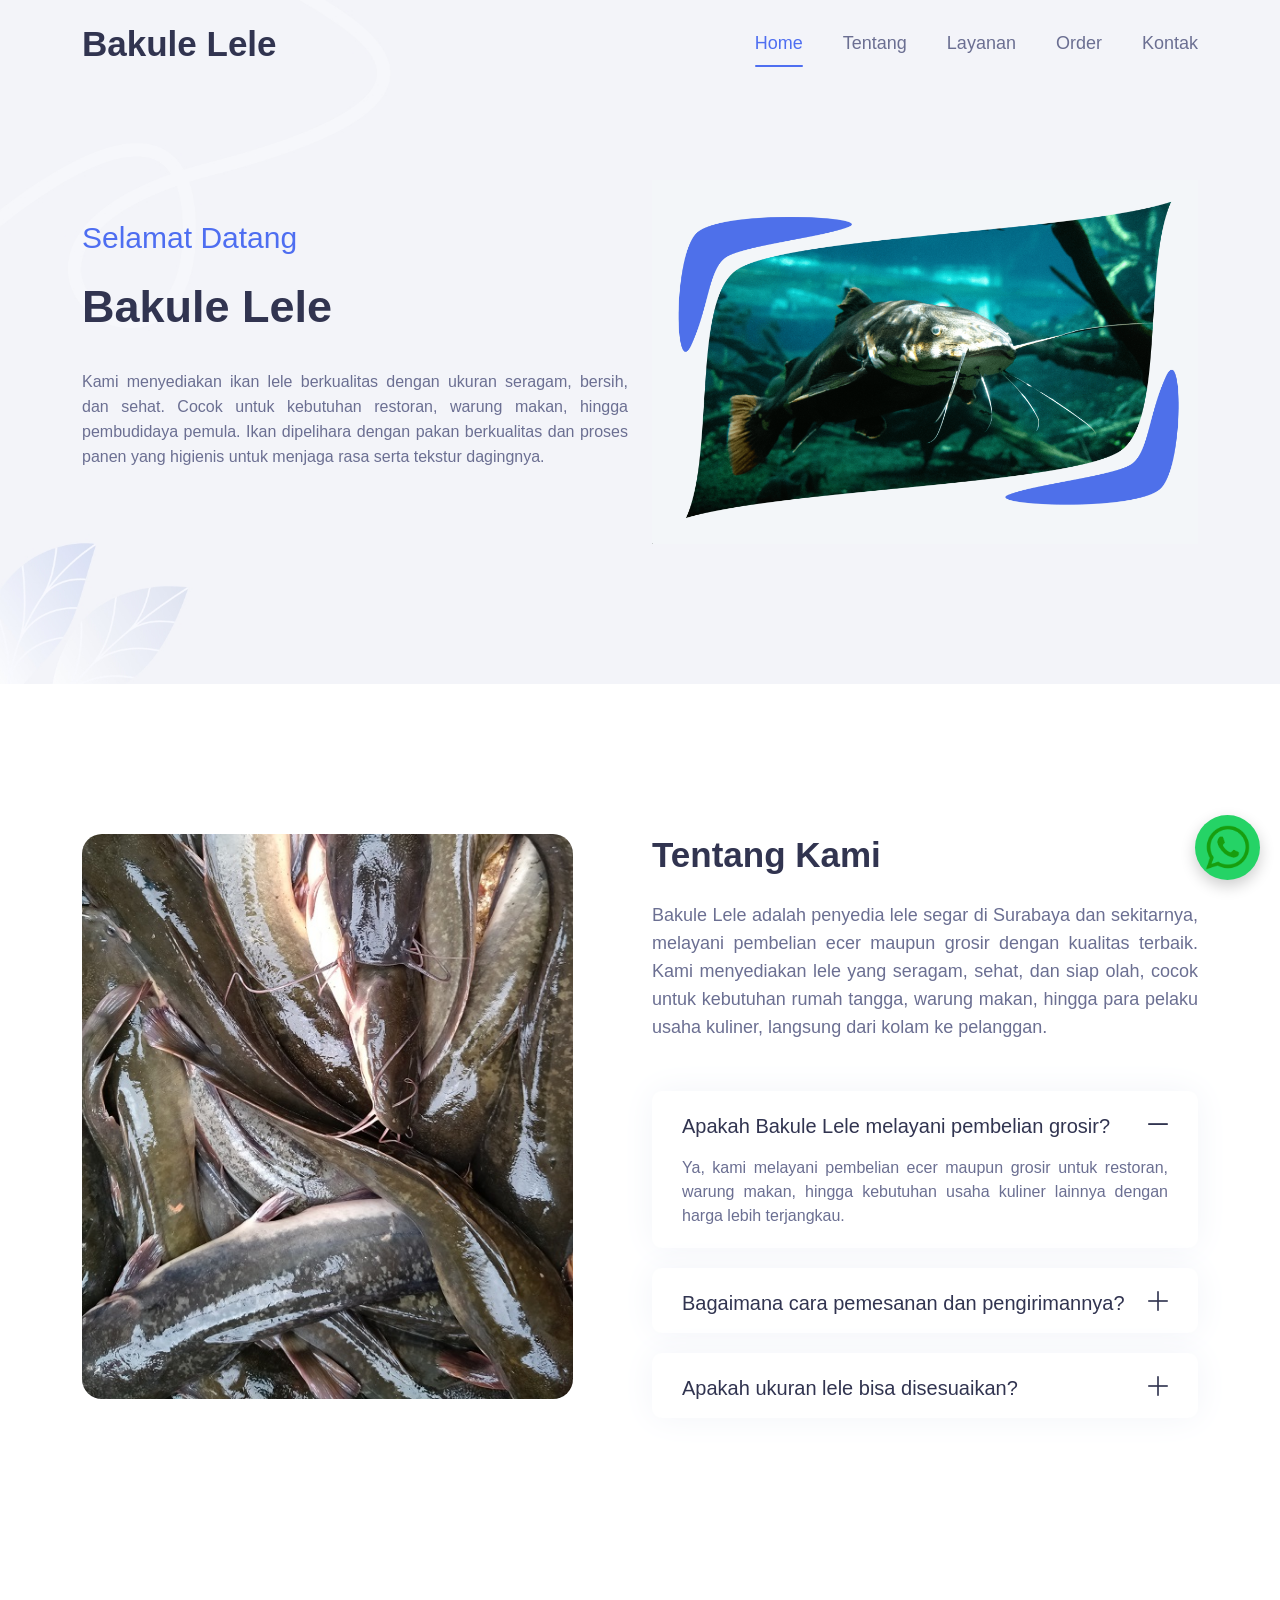
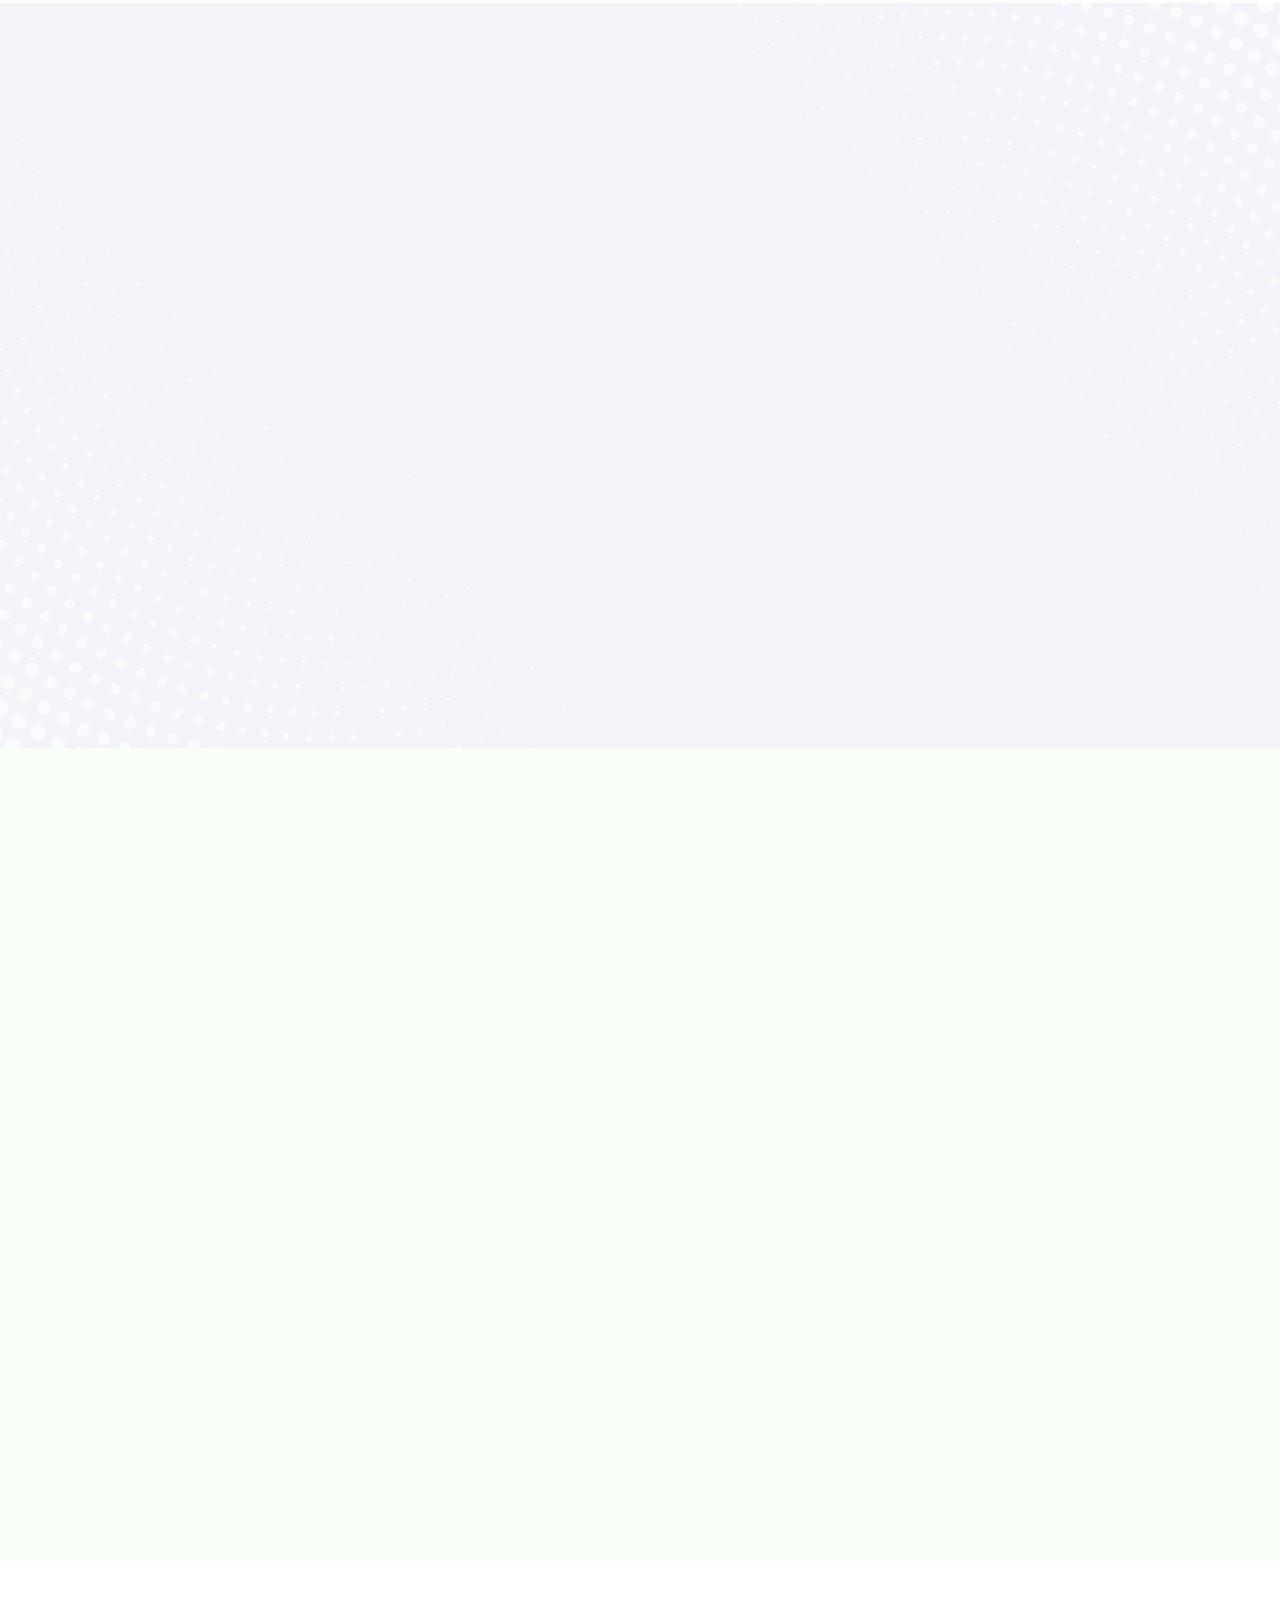
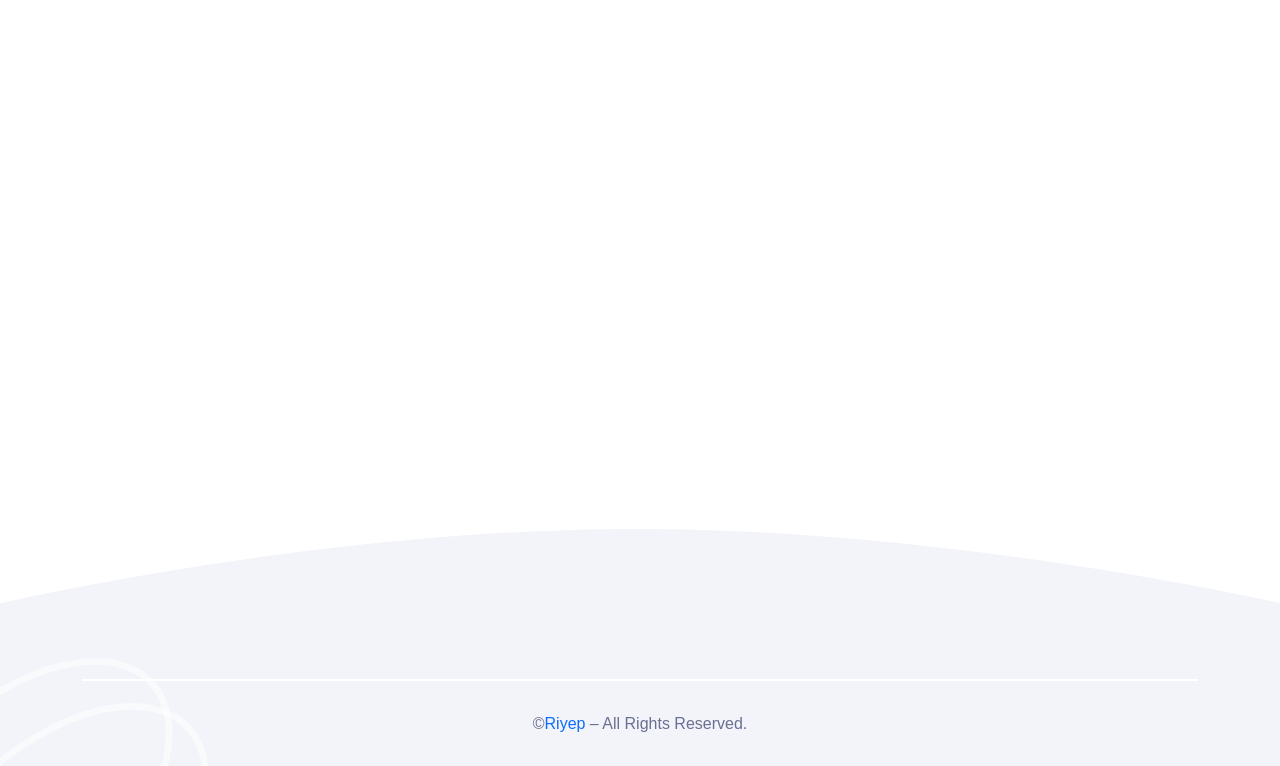
==== commit 57760576: "Update index.html" ====
--- a/index.html
+++ b/index.html
@@ -325,7 +325,7 @@
 							<a id="leleOrderBtn" class="order-btn"
 								href="https://wa.me/6287705630047?text=Halo%2C%20saya%20ingin%20order%201kg%20lele%20dengan%20total%20Rp25.000"
 								target="_blank">
-								Order via WhatsApp
+								Order Now
 							</a>
 
 							<!-- <small>*Harga dihitung dengan formula 1kg lele = Rp25.000.</small> -->
--- a/assets/css/main.css
+++ b/assets/css/main.css
@@ -0,0 +1,2029 @@
+
+@import url("https://fonts.googleapis.com/css2?family=Archivo+Black&family=Archivo:wght@400;500;600;700&family=Poppins:wght@400;500;600;700&display=swap");
+.counter-up-section .counter-up-content .counter-up-wrapper .single-counter .icon, .footer .widget-wrapper .footer-widget .socials li a {
+  display: flex;
+  justify-content: center;
+  align-items: center;
+}
+
+/*===========================
+    01.COMMON css 
+===========================*/
+html {
+  scroll-behavior: smooth;
+}
+
+body {
+  font-family: "Poppins", sans-serif;
+  font-weight: normal;
+  font-style: normal;
+  color: #6B6F92;
+  overflow-x: hidden;
+}
+
+* {
+  margin: 0;
+  padding: 0;
+  box-sizing: border-box;
+}
+
+a:focus,
+input:focus,
+textarea:focus,
+button:focus,
+.btn:focus,
+.btn.focus,
+.btn:not(:disabled):not(.disabled).active,
+.btn:not(:disabled):not(.disabled):active {
+  text-decoration: none;
+  outline: none;
+  box-shadow: none;
+}
+
+a:hover {
+  color: #4E6EF1;
+}
+
+a {
+  transition: all 0.3s ease-out 0s;
+}
+
+a,
+a:focus,
+a:hover {
+  text-decoration: none;
+}
+
+i,
+span,
+a {
+  display: inline-block;
+}
+
+audio,
+canvas,
+iframe,
+img,
+svg,
+video {
+  vertical-align: middle;
+}
+
+h1,
+h2,
+h3,
+h4,
+h5,
+h6 {
+  font-family: "Archivo Black", sans-serif;
+  font-weight: 700;
+  margin: 0px;
+  color: #313450;
+}
+
+.section-title p {
+  font-size: 18px;
+  line-height: 28px;
+}
+
+h1 a,
+h2 a,
+h3 a,
+h4 a,
+h5 a,
+h6 a {
+  color: inherit;
+}
+
+h1 {
+  font-size: 35px;
+}
+
+h2 {
+  font-size: 30px;
+}
+
+h3 {
+  font-size: 25px;
+}
+
+h4 {
+  font-size: 20px;
+}
+
+h5 {
+  font-size: 18px;
+}
+
+h6 {
+  font-size: 16px;
+}
+
+ul,
+ol {
+  margin: 0px;
+  padding: 0px;
+  list-style-type: none;
+}
+
+p {
+  font-size: 16px;
+  font-weight: 400;
+  line-height: 25px;
+  margin: 0px;
+}
+
+.img-bg {
+  background-position: center center;
+  background-size: cover;
+  background-repeat: no-repeat;
+  width: 100%;
+  height: 100%;
+}
+
+.error {
+  color: orangered;
+}
+
+.success {
+  color: green;
+}
+
+/*===== All Button Style =====*/
+.main-btn {
+  display: inline-block;
+  font-weight: 500;
+  text-align: center;
+  white-space: nowrap;
+  vertical-align: middle;
+  user-select: none;
+  padding: 20px 40px;
+  font-size: 18px;
+  border-radius: 50px;
+  color: #fff;
+  cursor: pointer;
+  z-index: 5;
+  transition: all .4s ease-in-out;
+  border: none;
+  background: #4E6EF1;
+  overflow: hidden;
+}
+
+.main-btn:hover {
+  color: #fff;
+}
+
+.main-btn.border-btn {
+  border: 2px solid #4E6EF1;
+  background: transparent;
+  color: #313450;
+}
+
+.btn-hover {
+  position: relative;
+  overflow: hidden;
+}
+
+.btn-hover::after {
+  content: '';
+  position: absolute;
+  width: 0%;
+  height: 0%;
+  border-radius: 50%;
+  background: rgba(0, 0, 0, 0.05);
+  top: 50%;
+  left: 50%;
+  padding: 50%;
+  z-index: -1;
+  transition: all 0.3s ease-out 0s;
+  transform: translate3d(-50%, -50%, 0) scale(0);
+}
+
+.btn-hover:hover::after {
+  transform: translate3d(-50%, -50%, 0) scale(1.3);
+}
+
+.scroll-top {
+  width: 45px;
+  height: 45px;
+  background: #4E6EF1;
+  display: none;
+  justify-content: center;
+  align-items: center;
+  font-size: 18px;
+  color: #fff;
+  border-radius: 5px;
+  position: fixed;
+  bottom: 30px;
+  right: 30px;
+  z-index: 9;
+  cursor: pointer;
+  transition: all 0.3s ease-out 0s;
+}
+
+.scroll-top:hover {
+  color: #fff;
+  background: rgba(78, 110, 241, 0.8);
+}
+
+@keyframes animation1 {
+  0% {
+    transform: translateY(30px);
+  }
+  50% {
+    transform: translateY(-30px);
+  }
+  100% {
+    transform: translateY(30px);
+  }
+}
+
+/*===== All Preloader Style =====*/
+.preloader {
+  /* Body Overlay */
+  position: fixed;
+  top: 0;
+  left: 0;
+  display: table;
+  height: 100%;
+  width: 100%;
+  /* Change Background Color */
+  background: #fff;
+  z-index: 99999;
+}
+
+.preloader .loader {
+  display: table-cell;
+  vertical-align: middle;
+  text-align: center;
+}
+
+.preloader .loader .spinner {
+  position: absolute;
+  left: 50%;
+  top: 50%;
+  width: 64px;
+  margin-left: -32px;
+  z-index: 18;
+  pointer-events: none;
+}
+
+.preloader .loader .spinner .spinner-container {
+  pointer-events: none;
+  position: absolute;
+  width: 100%;
+  padding-bottom: 100%;
+  top: 50%;
+  left: 50%;
+  margin-top: -50%;
+  margin-left: -50%;
+  animation: spinner-linspin 1568.2353ms linear infinite;
+}
+
+.preloader .loader .spinner .spinner-container .spinner-rotator {
+  position: absolute;
+  width: 100%;
+  height: 100%;
+  animation: spinner-easespin 5332ms cubic-bezier(0.4, 0, 0.2, 1) infinite both;
+}
+
+.preloader .loader .spinner .spinner-container .spinner-rotator .spinner-left {
+  position: absolute;
+  top: 0;
+  left: 0;
+  bottom: 0;
+  overflow: hidden;
+  right: 50%;
+}
+
+.preloader .loader .spinner .spinner-container .spinner-rotator .spinner-right {
+  position: absolute;
+  top: 0;
+  right: 0;
+  bottom: 0;
+  overflow: hidden;
+  left: 50%;
+}
+
+.preloader .loader .spinner-circle {
+  box-sizing: border-box;
+  position: absolute;
+  width: 200%;
+  height: 100%;
+  border-style: solid;
+  /* Spinner Color */
+  border-color: #4E6EF1 #4E6EF1 #ddd;
+  border-radius: 50%;
+  border-width: 6px;
+}
+
+.preloader .loader .spinner-left .spinner-circle {
+  left: 0;
+  right: -100%;
+  border-right-color: #ddd;
+  animation: spinner-left-spin 1333ms cubic-bezier(0.4, 0, 0.2, 1) infinite both;
+}
+
+.preloader .loader .spinner-right .spinner-circle {
+  left: -100%;
+  right: 0;
+  border-left-color: #ddd;
+  animation: right-spin 1333ms cubic-bezier(0.4, 0, 0.2, 1) infinite both;
+}
+
+/* Preloader Animations */
+
+@keyframes spinner-linspin {
+  to {
+    transform: rotate(360deg);
+  }
+}
+
+@keyframes spinner-easespin {
+  12.5% {
+    transform: rotate(135deg);
+  }
+  25% {
+    transform: rotate(270deg);
+  }
+  37.5% {
+    transform: rotate(405deg);
+  }
+  50% {
+    transform: rotate(540deg);
+  }
+  62.5% {
+    transform: rotate(675deg);
+  }
+  75% {
+    transform: rotate(810deg);
+  }
+  87.5% {
+    transform: rotate(945deg);
+  }
+  to {
+    transform: rotate(1080deg);
+  }
+}
+
+@keyframes spinner-left-spin {
+  0% {
+    transform: rotate(130deg);
+  }
+  50% {
+    transform: rotate(-5deg);
+  }
+  to {
+    transform: rotate(130deg);
+  }
+}
+
+@keyframes right-spin {
+  0% {
+    transform: rotate(-130deg);
+  }
+  50% {
+    transform: rotate(5deg);
+  }
+  to {
+    transform: rotate(-130deg);
+  }
+}
+
+/*===========================
+    02.HEADER css 
+===========================*/
+/*===== NAVBAR =====*/
+.navbar-area {
+  position: absolute;
+  top: 0;
+  left: 0;
+  width: 100%;
+  z-index: 99;
+  transition: all 0.3s ease-out 0s;
+}
+
+.sticky {
+  position: fixed;
+  z-index: 99;
+  background-color: #fff;
+  box-shadow: 0px 20px 50px 0px rgba(0, 0, 0, 0.05);
+  transition: all 0.3s ease-out 0s;
+}
+
+.sticky .navbar {
+  padding: 17px 0;
+}
+
+@media only screen and (min-width: 768px) and (max-width: 991px), (max-width: 767px) {
+  .sticky .navbar {
+    padding: 15px 0;
+  }
+}
+
+.sticky .navbar .navbar-nav .nav-item a {
+  color: #313450;
+}
+
+.sticky .navbar .navbar-toggler .toggler-icon {
+  background: #313450;
+}
+
+.navbar {
+  padding: 0;
+  border-radius: 5px;
+  position: relative;
+  transition: all 0.3s ease-out 0s;
+  padding: 20px 0;
+}
+
+@media only screen and (min-width: 768px) and (max-width: 991px), (max-width: 767px) {
+  .navbar {
+    padding: 17px 0;
+  }
+}
+
+.navbar-brand {
+  padding: 0;
+}
+
+.navbar-brand img {
+  max-width: 180px;
+}
+
+.navbar-toggler {
+  padding: 0;
+}
+
+.navbar-toggler:focus {
+  outline: none;
+  box-shadow: none;
+}
+
+.navbar-toggler .toggler-icon {
+  width: 30px;
+  height: 2px;
+  background-color: #313450;
+  display: block;
+  margin: 5px 0;
+  position: relative;
+  transition: all 0.3s ease-out 0s;
+}
+
+.navbar-toggler.active .toggler-icon:nth-of-type(1) {
+  transform: rotate(45deg);
+  top: 7px;
+}
+
+.navbar-toggler.active .toggler-icon:nth-of-type(2) {
+  opacity: 0;
+}
+
+.navbar-toggler.active .toggler-icon:nth-of-type(3) {
+  transform: rotate(135deg);
+  top: -7px;
+}
+
+@media only screen and (min-width: 768px) and (max-width: 991px), (max-width: 767px) {
+  .navbar-collapse {
+    position: absolute;
+    top: 100%;
+    left: 0;
+    width: 100%;
+    background-color: #fff;
+    z-index: 9;
+    box-shadow: 0px 15px 20px 0px rgba(0, 0, 0, 0.1);
+    padding: 5px 12px;
+  }
+}
+
+.navbar-nav .nav-item {
+  position: relative;
+  margin-left: 40px;
+}
+
+@media only screen and (min-width: 768px) and (max-width: 991px), (max-width: 767px) {
+  .navbar-nav .nav-item {
+    margin-left: 20px;
+  }
+}
+
+.navbar-nav .nav-item a {
+  font-size: 18px;
+  font-weight: 400;
+  color: #6B6F92;
+  transition: all 0.3s ease-out 0s;
+  padding: 10px 0;
+  position: relative;
+}
+
+@media only screen and (min-width: 768px) and (max-width: 991px), (max-width: 767px) {
+  .navbar-nav .nav-item a {
+    display: inline-block;
+    padding: 6px 0px;
+    color: #6B6F92;
+  }
+}
+
+.navbar-nav .nav-item a::before {
+  content: '';
+  position: absolute;
+  bottom: 0;
+  right: 0;
+  left: auto;
+  width: 0;
+  height: 2px;
+  background: #4E6EF1;
+  z-index: -1;
+  opacity: 0;
+  border-radius: 10px;
+  transition: all 0.3s ease-out 0s;
+}
+
+.navbar-nav .nav-item a:hover, .navbar-nav .nav-item a.active {
+  color: #4E6EF1;
+}
+
+.navbar-nav .nav-item a:hover::before, .navbar-nav .nav-item a.active::before {
+  right: auto;
+  left: 0;
+  opacity: 1;
+  width: 100%;
+}
+
+.navbar-nav .nav-item:hover .sub-menu {
+  top: 100%;
+  opacity: 1;
+  visibility: visible;
+}
+
+@media only screen and (min-width: 768px) and (max-width: 991px) {
+  .navbar-nav .nav-item:hover .sub-menu {
+    top: 0;
+  }
+}
+
+@media (max-width: 767px) {
+  .navbar-nav .nav-item:hover .sub-menu {
+    top: 0;
+  }
+}
+
+.navbar-nav .nav-item .sub-menu {
+  width: 200px;
+  background-color: #fff;
+  box-shadow: 0px 0px 20px 0px rgba(0, 0, 0, 0.1);
+  position: absolute;
+  top: 110%;
+  left: 0;
+  opacity: 0;
+  visibility: hidden;
+  transition: all 0.3s ease-out 0s;
+}
+
+@media only screen and (min-width: 768px) and (max-width: 991px) {
+  .navbar-nav .nav-item .sub-menu {
+    position: relative;
+    width: 100%;
+    top: 0;
+    display: none;
+    opacity: 1;
+    visibility: visible;
+  }
+}
+
+@media (max-width: 767px) {
+  .navbar-nav .nav-item .sub-menu {
+    position: relative;
+    width: 100%;
+    top: 0;
+    display: none;
+    opacity: 1;
+    visibility: visible;
+  }
+}
+
+.navbar-nav .nav-item .sub-menu li {
+  display: block;
+}
+
+.navbar-nav .nav-item .sub-menu li a {
+  display: block;
+  padding: 8px 20px;
+  color: #222;
+}
+
+.navbar-nav .nav-item .sub-menu li a.active, .navbar-nav .nav-item .sub-menu li a:hover {
+  padding-left: 25px;
+  color: #4E6EF1;
+}
+
+.navbar-nav .sub-nav-toggler {
+  display: none;
+}
+
+@media only screen and (min-width: 768px) and (max-width: 991px) {
+  .navbar-nav .sub-nav-toggler {
+    display: block;
+    position: absolute;
+    right: 0;
+    top: 0;
+    background: none;
+    color: #222;
+    font-size: 18px;
+    border: 0;
+    width: 30px;
+    height: 30px;
+  }
+}
+
+@media (max-width: 767px) {
+  .navbar-nav .sub-nav-toggler {
+    display: block;
+    position: absolute;
+    right: 0;
+    top: 0;
+    background: none;
+    color: #222;
+    font-size: 18px;
+    border: 0;
+    width: 30px;
+    height: 30px;
+  }
+}
+
+.navbar-nav .sub-nav-toggler span {
+  width: 8px;
+  height: 8px;
+  border-left: 1px solid #222;
+  border-bottom: 1px solid #222;
+  transform: rotate(-45deg);
+  position: relative;
+  top: -5px;
+}
+
+.order-section {
+	position: relative;
+	background: #f8fff6;
+	overflow: hidden;
+}
+
+.order-card {
+	background: #ffffff;
+	border-radius: 8px;
+	padding: 45px;
+	box-shadow: 0 20px 60px rgba(20, 84, 45, 0.12);
+	border: 1px solid rgba(64, 160, 86, 0.16);
+}
+
+.order-badge {
+	display: inline-block;
+	background: #e8f8df;
+	color: #11629f;
+	font-weight: 700;
+	padding: 8px 16px;
+	border-radius: 8px;
+	margin-bottom: 18px;
+}
+
+.order-content h2 {
+	font-size: 46px;
+	color: #11629f;
+	margin-bottom: 18px;
+}
+
+.order-content p {
+	color: #5f6f63;
+	margin-bottom: 28px;
+}
+
+.order-highlights {
+	display: grid;
+	grid-template-columns: repeat(3, 1fr);
+	gap: 14px;
+}
+
+.order-highlights div {
+	background: #f4fbef;
+	border-radius: 8px;
+	padding: 16px;
+}
+
+.order-highlights strong,
+.order-highlights span {
+	display: block;
+}
+
+.order-highlights strong {
+	color: #1f7a94;
+	font-size: 18px;
+}
+
+.order-highlights span {
+	color: #6f7f72;
+	font-size: 14px;
+}
+
+.order-calculator {
+	background: linear-gradient(135deg, #0a3cd0, #4fbecf);
+	border-radius: 8px;
+	padding: 34px;
+	color: #ffffff;
+}
+
+.order-calculator label {
+	font-weight: 700;
+	margin-bottom: 12px;
+	display: block;
+}
+
+.kg-control {
+	display: grid;
+	grid-template-columns: 48px 1fr 48px;
+	gap: 10px;
+	align-items: center;
+	margin-bottom: 24px;
+}
+
+.kg-control button {
+	height: 52px;
+	border: 0;
+	border-radius: 8px;
+	background: #ffffff;
+	color: #48e1ee;
+	font-size: 24px;
+	font-weight: 700;
+	cursor: pointer;
+}
+
+.kg-input-wrap {
+	height: 52px;
+	display: flex;
+	align-items: center;
+	background: #ffffff;
+	border-radius: 8px;
+	overflow: hidden;
+}
+
+.kg-input-wrap input {
+	width: 100%;
+	height: 100%;
+	border: 0;
+	text-align: center;
+	color: #22353b;
+	font-size: 22px;
+	font-weight: 700;
+	outline: none;
+}
+
+.kg-input-wrap span {
+	padding-right: 16px;
+	color: #253035;
+	font-weight: 700;
+}
+
+.order-total {
+	background: rgba(255, 255, 255, 0.16);
+	border-radius: 8px;
+	padding: 18px;
+	margin-bottom: 22px;
+}
+
+.order-total span,
+.order-total strong {
+	display: block;
+}
+
+.order-total strong {
+	font-size: 34px;
+	margin-top: 4px;
+}
+
+.order-btn {
+	display: block;
+	width: 100%;
+	background: #ffffff;
+	color: #5eccea;
+	text-align: center;
+	font-weight: 800;
+	padding: 15px 20px;
+	border-radius: 8px;
+}
+
+.order-btn:hover {
+	color: #5eccea;
+}
+
+.order-calculator small {
+	display: block;
+	margin-top: 14px;
+	color: rgba(255, 255, 255, 0.86);
+}
+
+@media (max-width: 991px) {
+	.order-card {
+		padding: 32px;
+	}
+
+	.order-content {
+		margin-bottom: 32px;
+	}
+}
+
+@media (max-width: 575px) {
+	.order-card,
+	.order-calculator {
+		padding: 24px;
+	}
+
+	.order-content h2 {
+		font-size: 34px;
+	}
+
+	.order-highlights {
+		grid-template-columns: 1fr;
+	}
+
+	.kg-control {
+		grid-template-columns: 44px 1fr 34px 44px;
+	}
+
+	.order-total strong {
+		font-size: 28px;
+	}
+}
+
+/* ========== CONTACT WA FOLLOW SERVICE STYLE ========== */
+.contact-wa.single-service {
+	text-align: center;
+	padding: 50px 30px;
+	border-radius: 10px;
+	background: #fff;
+	margin-bottom: 30px;
+	transition: all 0.3s ease-out;
+}
+
+.contact-wa .icon {
+	background: #98f6a6;
+	border-radius: 50%;
+	width: 95px;
+	height: 95px;
+	display: flex;
+	justify-content: center;
+	align-items: center;
+	margin: auto;
+	transition: all 0.3s ease-out;
+}
+
+.contact-wa:hover .icon {
+	background: #25D366;
+	box-shadow: 0 10px 20px rgba(37, 211, 102, 0.4);
+	transform: translateY(-7px);
+}
+
+.contact-wa .icon img {
+	transition: all 0.3s ease-out;
+}
+
+.contact-wa:hover .icon img {
+	transform: scale(1.15);
+}
+.wa-floating {
+  position: fixed;
+  bottom: 20px;
+  right: 20px;
+  width: 65px;
+  height: 65px;
+  background: #25D366;
+  border-radius: 50%;
+  display: flex;
+  justify-content: center;
+  align-items: center;
+  box-shadow: 0 6px 15px rgba(0,0,0,0.2);
+  z-index: 9999;
+  transition: 0.3s;
+}
+
+.wa-floating:hover {
+  transform: scale(1.1);
+  box-shadow: 0 8px 18px rgba(0,0,0,0.3);
+}
+.wa-floating {
+  animation: waBounce 2s infinite;
+}
+
+@keyframes waBounce {
+  0% { transform: translateY(0); }
+  50% { transform: translateY(-5px); }
+  100% { transform: translateY(0); }
+}
+
+/* ============== hero-area ============ */
+.hero-section {
+  position: relative;
+  z-index: 1;
+  padding: 160px 0 120px;
+  background-image: url("../img/hero/hero-bg.jpg");
+  background-repeat: no-repeat;
+  background-position: left bottom;
+  background-size: cover;
+}
+
+@media only screen and (min-width: 1200px) and (max-width: 1399px) {
+  .hero-section {
+    padding: 180px 0 140px;
+  }
+}
+
+@media only screen and (min-width: 992px) and (max-width: 1199px) {
+  .hero-section {
+    padding: 180px 0 140px;
+  }
+}
+
+@media only screen and (min-width: 768px) and (max-width: 991px) {
+  .hero-section .hero-content {
+    margin-bottom: 50px;
+  }
+}
+
+@media (max-width: 767px) {
+  .hero-section .hero-content {
+    margin-bottom: 50px;
+  }
+}
+
+.hero-section .hero-content span {
+  font-family: "Archivo Black", sans-serif;
+  font-size: 30px;
+  color: #4E6EF1;
+  margin-bottom: 20px;
+}
+
+@media only screen and (min-width: 992px) and (max-width: 1199px) {
+  .hero-section .hero-content span {
+    font-size: 25px;
+  }
+}
+
+.hero-section .hero-content h1 {
+  font-size: 50px;
+  margin-bottom: 35px;
+}
+
+@media only screen and (min-width: 1200px) and (max-width: 1399px) {
+  .hero-section .hero-content h1 {
+    font-size: 45px;
+  }
+}
+
+@media only screen and (min-width: 992px) and (max-width: 1199px) {
+  .hero-section .hero-content h1 {
+    font-size: 37px;
+  }
+}
+
+@media (max-width: 767px) {
+  .hero-section .hero-content h1 {
+    font-size: 36px;
+  }
+}
+
+@media only screen and (min-width: 480px) and (max-width: 767px) {
+  .hero-section .hero-content h1 {
+    font-size: 45px;
+  }
+}
+
+.hero-section .hero-content p {
+  margin-bottom: 40px;
+}
+
+@media only screen and (min-width: 1200px) and (max-width: 1399px) {
+  .hero-section .hero-img img {
+    width: 100%;
+  }
+}
+
+@media only screen and (min-width: 992px) and (max-width: 1199px) {
+  .hero-section .hero-img img {
+    width: 100%;
+  }
+}
+
+@media only screen and (min-width: 768px) and (max-width: 991px) {
+  .hero-section .hero-img img {
+    width: 100%;
+  }
+}
+
+@media (max-width: 767px) {
+  .hero-section .hero-img img {
+    width: 100%;
+  }
+}
+
+.hero-section .hero-shape .shape {
+  position: absolute;
+  z-index: -1;
+}
+
+.hero-section .hero-shape .shape.shape-1 {
+  top: -285px;
+  right: -300px;
+}
+
+@media only screen and (min-width: 1200px) and (max-width: 1399px) {
+  .hero-section .hero-shape .shape.shape-1 {
+    top: -420px;
+    right: -550px;
+  }
+}
+
+@media only screen and (min-width: 992px) and (max-width: 1199px) {
+  .hero-section .hero-shape .shape.shape-1 {
+    top: -400px;
+    right: -550px;
+  }
+}
+
+@media only screen and (min-width: 768px) and (max-width: 991px) {
+  .hero-section .hero-shape .shape.shape-1 {
+    display: none;
+  }
+}
+
+@media (max-width: 767px) {
+  .hero-section .hero-shape .shape.shape-1 {
+    display: none;
+  }
+}
+
+.client-logo-section .single-logo {
+  opacity: .43;
+  transition: all 0.3s ease-out 0s;
+}
+
+.client-logo-section .single-logo:hover {
+  opacity: 1;
+}
+
+.client-logo-section .single-logo img {
+  max-width: 100%;
+}
+
+/* ======= about css ========*/
+.about-section .about-img img {
+  width: 100%;
+}
+
+.about-section .accordion .single-faq {
+  margin-bottom: 20px;
+  border-radius: 10px;
+  background: #fff;
+  box-shadow: 0px 0px 35px #f2f4f9;
+}
+
+.about-section .accordion .single-faq button {
+  padding: 20px 30px 15px;
+  border: none;
+  background: none;
+  font-size: 20px;
+  font-weight: 500;
+  color: #313450;
+  position: relative;
+}
+
+.about-section .accordion .single-faq button::after {
+  content: "\eb2c";
+  font: normal normal normal 1em/1 "LineIcons";
+  position: absolute;
+  right: 30px;
+  top: 50%;
+  transform: translateY(-50%);
+  transition: all 0.3s ease-out 0s;
+}
+
+.about-section .accordion .single-faq button.collapsed::after {
+  content: "\eb53";
+}
+
+.about-section .accordion .single-faq .faq-content {
+  padding: 0 30px;
+  padding-bottom: 20px;
+}
+
+/* ============== service css ==============*/
+.service-section {
+  background-image: url("../img/service/service-bg.jpg");
+}
+
+.service-section .single-service {
+  text-align: center;
+  padding: 50px 30px;
+  border-radius: 10px;
+  background: #fff;
+  margin-bottom: 30px;
+}
+
+.service-section .single-service:hover .icon {
+  color: #fff;
+}
+
+.service-section .single-service:hover .icon.color-1 {
+  background: #FB32FB;
+}
+
+.service-section .single-service:hover .icon.color-2 {
+  background: #4E6EF1;
+}
+
+.service-section .single-service:hover .icon.color-3 {
+  background: #FF3B3B;
+}
+
+.service-section .single-service:hover .icon.color-4 {
+  background: #5A37FF;
+}
+
+.service-section .single-service .icon {
+  width: 95px;
+  height: 95px;
+  border-radius: 50%;
+  display: flex;
+  justify-content: center;
+  align-items: center;
+  margin: auto;
+  margin-bottom: 30px;
+  font-size: 40px;
+  color: #313450;
+  transition: all 0.3s ease-out 0s;
+}
+
+.service-section .single-service .icon.color-1 {
+  background: #FFEFFF;
+}
+
+.service-section .single-service .icon.color-2 {
+  background: #E4E9FF;
+}
+
+.service-section .single-service .icon.color-3 {
+  background: #FFEAEA;
+}
+
+.service-section .single-service .icon.color-4 {
+  background: #ECE8FF;
+}
+
+.service-section .single-service .content h3 {
+  font-size: 24px;
+  margin-bottom: 15px;
+}
+
+/* ============= counter-up css =========== */
+@media only screen and (min-width: 1400px) {
+  .counter-up-section .counter-up-content {
+    margin-right: 65px;
+  }
+}
+
+.counter-up-section .counter-up-content .counter-up-wrapper .single-counter {
+  margin-bottom: 35px;
+}
+
+.counter-up-section .counter-up-content .counter-up-wrapper .single-counter .icon {
+  width: 80px;
+  height: 80px;
+  border-radius: 10px;
+  margin-bottom: 20px;
+  color: #4E6EF1;
+  font-size: 42px;
+}
+
+.counter-up-section .counter-up-content .counter-up-wrapper .single-counter .icon.color-1 {
+  background: #FFEFFF;
+}
+
+.counter-up-section .counter-up-content .counter-up-wrapper .single-counter .icon.color-2 {
+  background: #E1F2FB;
+}
+
+.counter-up-section .counter-up-content .counter-up-wrapper .single-counter .icon.color-3 {
+  background: #FFEAEA;
+}
+
+.counter-up-section .counter-up-content .counter-up-wrapper .single-counter .icon.color-4 {
+  background: #ECE8FF;
+}
+
+.counter-up-section .counter-up-content .counter-up-wrapper .single-counter .content h1 {
+  font-size: 45px;
+  margin-bottom: 10px;
+}
+
+@media only screen and (min-width: 992px) and (max-width: 1199px) {
+  .counter-up-section .counter-up-content .counter-up-wrapper .single-counter .content h1 {
+    font-size: 38px;
+  }
+}
+
+.counter-up-section .counter-up-content .counter-up-wrapper .single-counter .content span {
+  font-size: 25px;
+  font-weight: 500;
+}
+
+@media only screen and (min-width: 992px) and (max-width: 1199px) {
+  .counter-up-section .counter-up-content .counter-up-wrapper .single-counter .content span {
+    font-size: 18px;
+  }
+}
+
+.counter-up-section .counter-up-img img {
+  width: 100%;
+}
+
+/* =========== footer css =========== */
+.footer {
+  background-image: url("../img/footer/footer-bg.svg");
+  background-size: cover;
+  background-position: top center;
+  padding-top: 150px;
+}
+
+.footer .widget-wrapper .footer-widget {
+  margin-bottom: 40px;
+}
+
+.footer .widget-wrapper .footer-widget .desc {
+  font-size: 18px;
+  line-height: 28px;
+}
+
+.footer .widget-wrapper .footer-widget .socials {
+  display: flex;
+  align-items: center;
+}
+
+.footer .widget-wrapper .footer-widget .socials li {
+  margin-right: 20px;
+}
+
+.footer .widget-wrapper .footer-widget .socials li a {
+  width: 40px;
+  height: 40px;
+  border-radius: 50%;
+  color: #6B6F92;
+  background: #fff;
+}
+
+.footer .widget-wrapper .footer-widget .socials li a:hover {
+  padding-left: 0px;
+}
+
+.footer .widget-wrapper .footer-widget h3 {
+  margin-bottom: 35px;
+}
+
+.footer .widget-wrapper .footer-widget ul li {
+  font-size: 18px;
+  line-height: 36px;
+}
+
+.footer .widget-wrapper .footer-widget ul li a {
+  color: #6B6F92;
+}
+
+.footer .widget-wrapper .footer-widget ul li a:hover {
+  color: #4E6EF1;
+  padding-left: 7px;
+}
+
+.footer .copy-right {
+  text-align: center;
+  padding: 30px 0;
+  border-top: 2px solid #fff;
+}
+
+/* ======================
+    DEFAULT CSS
+========================= */
+.mt-5 {
+  margin-top: 5px;
+}
+
+.mt-10 {
+  margin-top: 10px;
+}
+
+.mt-15 {
+  margin-top: 15px;
+}
+
+.mt-20 {
+  margin-top: 20px;
+}
+
+.mt-25 {
+  margin-top: 25px;
+}
+
+.mt-30 {
+  margin-top: 30px;
+}
+
+.mt-35 {
+  margin-top: 35px;
+}
+
+.mt-40 {
+  margin-top: 40px;
+}
+
+.mt-45 {
+  margin-top: 45px;
+}
+
+.mt-50 {
+  margin-top: 50px;
+}
+
+.mt-55 {
+  margin-top: 55px;
+}
+
+.mt-60 {
+  margin-top: 60px;
+}
+
+.mt-65 {
+  margin-top: 65px;
+}
+
+.mt-70 {
+  margin-top: 70px;
+}
+
+.mt-75 {
+  margin-top: 75px;
+}
+
+.mt-80 {
+  margin-top: 80px;
+}
+
+.mt-85 {
+  margin-top: 85px;
+}
+
+.mt-90 {
+  margin-top: 90px;
+}
+
+.mt-95 {
+  margin-top: 95px;
+}
+
+.mt-100 {
+  margin-top: 100px;
+}
+
+.mt-105 {
+  margin-top: 105px;
+}
+
+.mt-110 {
+  margin-top: 110px;
+}
+
+.mt-115 {
+  margin-top: 115px;
+}
+
+.mt-120 {
+  margin-top: 120px;
+}
+
+.mt-125 {
+  margin-top: 125px;
+}
+
+.mt-130 {
+  margin-top: 130px;
+}
+
+.mt-135 {
+  margin-top: 135px;
+}
+
+.mt-140 {
+  margin-top: 140px;
+}
+
+.mt-145 {
+  margin-top: 145px;
+}
+
+.mt-150 {
+  margin-top: 150px;
+}
+
+.mt-155 {
+  margin-top: 155px;
+}
+
+.mt-160 {
+  margin-top: 160px;
+}
+
+.mt-165 {
+  margin-top: 165px;
+}
+
+.mt-170 {
+  margin-top: 170px;
+}
+
+.mt-175 {
+  margin-top: 175px;
+}
+
+.mt-180 {
+  margin-top: 180px;
+}
+
+.mt-185 {
+  margin-top: 185px;
+}
+
+.mt-190 {
+  margin-top: 190px;
+}
+
+.mt-195 {
+  margin-top: 195px;
+}
+
+.mt-200 {
+  margin-top: 200px;
+}
+
+.mt-205 {
+  margin-top: 205px;
+}
+
+.mt-210 {
+  margin-top: 210px;
+}
+
+.mt-215 {
+  margin-top: 215px;
+}
+
+.mt-220 {
+  margin-top: 220px;
+}
+
+.mt-225 {
+  margin-top: 225px;
+}
+
+.mb-5 {
+  margin-bottom: 5px;
+}
+
+.mb-10 {
+  margin-bottom: 10px;
+}
+
+.mb-15 {
+  margin-bottom: 15px;
+}
+
+.mb-20 {
+  margin-bottom: 20px;
+}
+
+.mb-25 {
+  margin-bottom: 25px;
+}
+
+.mb-30 {
+  margin-bottom: 30px;
+}
+
+.mb-35 {
+  margin-bottom: 35px;
+}
+
+.mb-40 {
+  margin-bottom: 40px;
+}
+
+.mb-45 {
+  margin-bottom: 45px;
+}
+
+.mb-50 {
+  margin-bottom: 50px;
+}
+
+.mb-55 {
+  margin-bottom: 55px;
+}
+
+.mb-60 {
+  margin-bottom: 60px;
+}
+
+.mb-65 {
+  margin-bottom: 65px;
+}
+
+.mb-70 {
+  margin-bottom: 70px;
+}
+
+.mb-75 {
+  margin-bottom: 75px;
+}
+
+.mb-80 {
+  margin-bottom: 80px;
+}
+
+.mb-85 {
+  margin-bottom: 85px;
+}
+
+.mb-90 {
+  margin-bottom: 90px;
+}
+
+.mb-95 {
+  margin-bottom: 95px;
+}
+
+.mb-100 {
+  margin-bottom: 100px;
+}
+
+.mb-105 {
+  margin-bottom: 105px;
+}
+
+.mb-110 {
+  margin-bottom: 110px;
+}
+
+.mb-115 {
+  margin-bottom: 115px;
+}
+
+.mb-120 {
+  margin-bottom: 120px;
+}
+
+.mb-125 {
+  margin-bottom: 125px;
+}
+
+.mb-130 {
+  margin-bottom: 130px;
+}
+
+.mb-135 {
+  margin-bottom: 135px;
+}
+
+.mb-140 {
+  margin-bottom: 140px;
+}
+
+.mb-145 {
+  margin-bottom: 145px;
+}
+
+.mb-150 {
+  margin-bottom: 150px;
+}
+
+.mb-155 {
+  margin-bottom: 155px;
+}
+
+.mb-160 {
+  margin-bottom: 160px;
+}
+
+.mb-165 {
+  margin-bottom: 165px;
+}
+
+.mb-170 {
+  margin-bottom: 170px;
+}
+
+.mb-175 {
+  margin-bottom: 175px;
+}
+
+.mb-180 {
+  margin-bottom: 180px;
+}
+
+.mb-185 {
+  margin-bottom: 185px;
+}
+
+.mb-190 {
+  margin-bottom: 190px;
+}
+
+.mb-195 {
+  margin-bottom: 195px;
+}
+
+.mb-200 {
+  margin-bottom: 200px;
+}
+
+.mb-205 {
+  margin-bottom: 205px;
+}
+
+.mb-210 {
+  margin-bottom: 210px;
+}
+
+.mb-215 {
+  margin-bottom: 215px;
+}
+
+.mb-220 {
+  margin-bottom: 220px;
+}
+
+.mb-225 {
+  margin-bottom: 225px;
+}
+
+.pt-5 {
+  padding-top: 5px;
+}
+
+.pt-10 {
+  padding-top: 10px;
+}
+
+.pt-15 {
+  padding-top: 15px;
+}
+
+.pt-20 {
+  padding-top: 20px;
+}
+
+.pt-25 {
+  padding-top: 25px;
+}
+
+.pt-30 {
+  padding-top: 30px;
+}
+
+.pt-35 {
+  padding-top: 35px;
+}
+
+.pt-40 {
+  padding-top: 40px;
+}
+
+.pt-45 {
+  padding-top: 45px;
+}
+
+.pt-50 {
+  padding-top: 50px;
+}
+
+.pt-55 {
+  padding-top: 55px;
+}
+
+.pt-60 {
+  padding-top: 60px;
+}
+
+.pt-65 {
+  padding-top: 65px;
+}
+
+.pt-70 {
+  padding-top: 70px;
+}
+
+.pt-75 {
+  padding-top: 75px;
+}
+
+.pt-80 {
+  padding-top: 80px;
+}
+
+.pt-85 {
+  padding-top: 85px;
+}
+
+.pt-90 {
+  padding-top: 90px;
+}
+
+.pt-95 {
+  padding-top: 95px;
+}
+
+.pt-100 {
+  padding-top: 100px;
+}
+
+.pt-105 {
+  padding-top: 105px;
+}
+
+.pt-110 {
+  padding-top: 110px;
+}
+
+.pt-115 {
+  padding-top: 115px;
+}
+
+.pt-120 {
+  padding-top: 120px;
+}
+
+.pt-125 {
+  padding-top: 125px;
+}
+
+.pt-130 {
+  padding-top: 130px;
+}
+
+.pt-135 {
+  padding-top: 135px;
+}
+
+.pt-140 {
+  padding-top: 140px;
+}
+
+.pt-145 {
+  padding-top: 145px;
+}
+
+.pt-150 {
+  padding-top: 150px;
+}
+
+.pt-155 {
+  padding-top: 155px;
+}
+
+.pt-160 {
+  padding-top: 160px;
+}
+
+.pt-165 {
+  padding-top: 165px;
+}
+
+.pt-170 {
+  padding-top: 170px;
+}
+
+.pt-175 {
+  padding-top: 175px;
+}
+
+.pt-180 {
+  padding-top: 180px;
+}
+
+.pt-185 {
+  padding-top: 185px;
+}
+
+.pt-190 {
+  padding-top: 190px;
+}
+
+.pt-195 {
+  padding-top: 195px;
+}
+
+.pt-200 {
+  padding-top: 200px;
+}
+
+.pt-205 {
+  padding-top: 205px;
+}
+
+.pt-210 {
+  padding-top: 210px;
+}
+
+.pt-215 {
+  padding-top: 215px;
+}
+
+.pt-220 {
+  padding-top: 220px;
+}
+
+.pt-225 {
+  padding-top: 225px;
+}
+
+.pb-5 {
+  padding-bottom: 5px;
+}
+
+.pb-10 {
+  padding-bottom: 10px;
+}
+
+.pb-15 {
+  padding-bottom: 15px;
+}
+
+.pb-20 {
+  padding-bottom: 20px;
+}
+
+.pb-25 {
+  padding-bottom: 25px;
+}
+
+.pb-30 {
+  padding-bottom: 30px;
+}
+
+.pb-35 {
+  padding-bottom: 35px;
+}
+
+.pb-40 {
+  padding-bottom: 40px;
+}
+
+.pb-45 {
+  padding-bottom: 45px;
+}
+
+.pb-50 {
+  padding-bottom: 50px;
+}
+
+.pb-55 {
+  padding-bottom: 55px;
+}
+
+.pb-60 {
+  padding-bottom: 60px;
+}
+
+.pb-65 {
+  padding-bottom: 65px;
+}
+
+.pb-70 {
+  padding-bottom: 70px;
+}
+
+.pb-75 {
+  padding-bottom: 75px;
+}
+
+.pb-80 {
+  padding-bottom: 80px;
+}
+
+.pb-85 {
+  padding-bottom: 85px;
+}
+
+.pb-90 {
+  padding-bottom: 90px;
+}
+
+.pb-95 {
+  padding-bottom: 95px;
+}
+
+.pb-100 {
+  padding-bottom: 100px;
+}
+
+.pb-105 {
+  padding-bottom: 105px;
+}
+
+.pb-110 {
+  padding-bottom: 110px;
+}
+
+.pb-115 {
+  padding-bottom: 115px;
+}
+
+.pb-120 {
+  padding-bottom: 120px;
+}
+
+.pb-125 {
+  padding-bottom: 125px;
+}
+
+.pb-130 {
+  padding-bottom: 130px;
+}
+
+.pb-135 {
+  padding-bottom: 135px;
+}
+
+.pb-140 {
+  padding-bottom: 140px;
+}
+
+.pb-145 {
+  padding-bottom: 145px;
+}
+
+.pb-150 {
+  padding-bottom: 150px;
+}
+
+.pb-155 {
+  padding-bottom: 155px;
+}
+
+.pb-160 {
+  padding-bottom: 160px;
+}
+
+.pb-165 {
+  padding-bottom: 165px;
+}
+
+.pb-170 {
+  padding-bottom: 170px;
+}
+
+.pb-175 {
+  padding-bottom: 175px;
+}
+
+.pb-180 {
+  padding-bottom: 180px;
+}
+
+.pb-185 {
+  padding-bottom: 185px;
+}
+
+.pb-190 {
+  padding-bottom: 190px;
+}
+
+.pb-195 {
+  padding-bottom: 195px;
+}
+
+.pb-200 {
+  padding-bottom: 200px;
+}
+
+.pb-205 {
+  padding-bottom: 205px;
+}
+
+.pb-210 {
+  padding-bottom: 210px;
+}
+
+.pb-215 {
+  padding-bottom: 215px;
+}
+
+.pb-220 {
+  padding-bottom: 220px;
+}
+
+.pb-225 {
+  padding-bottom: 225px;
+}
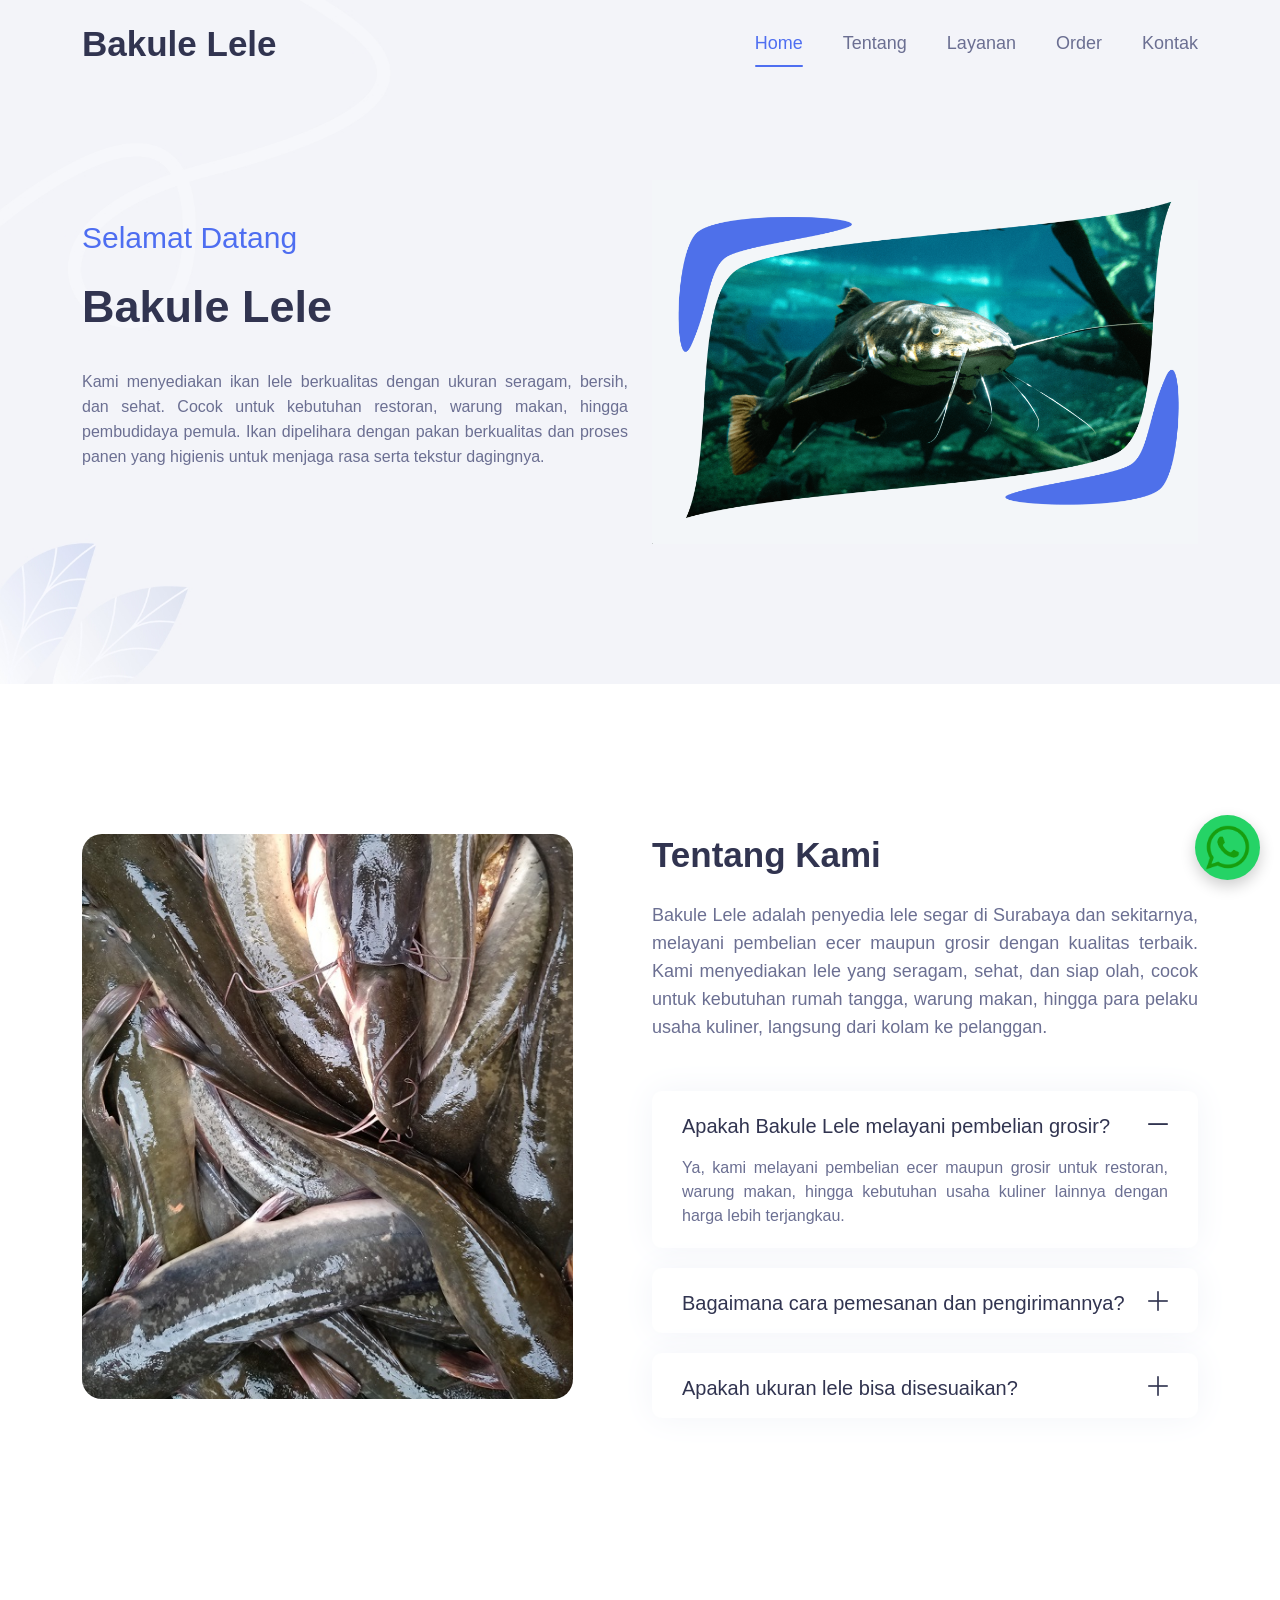
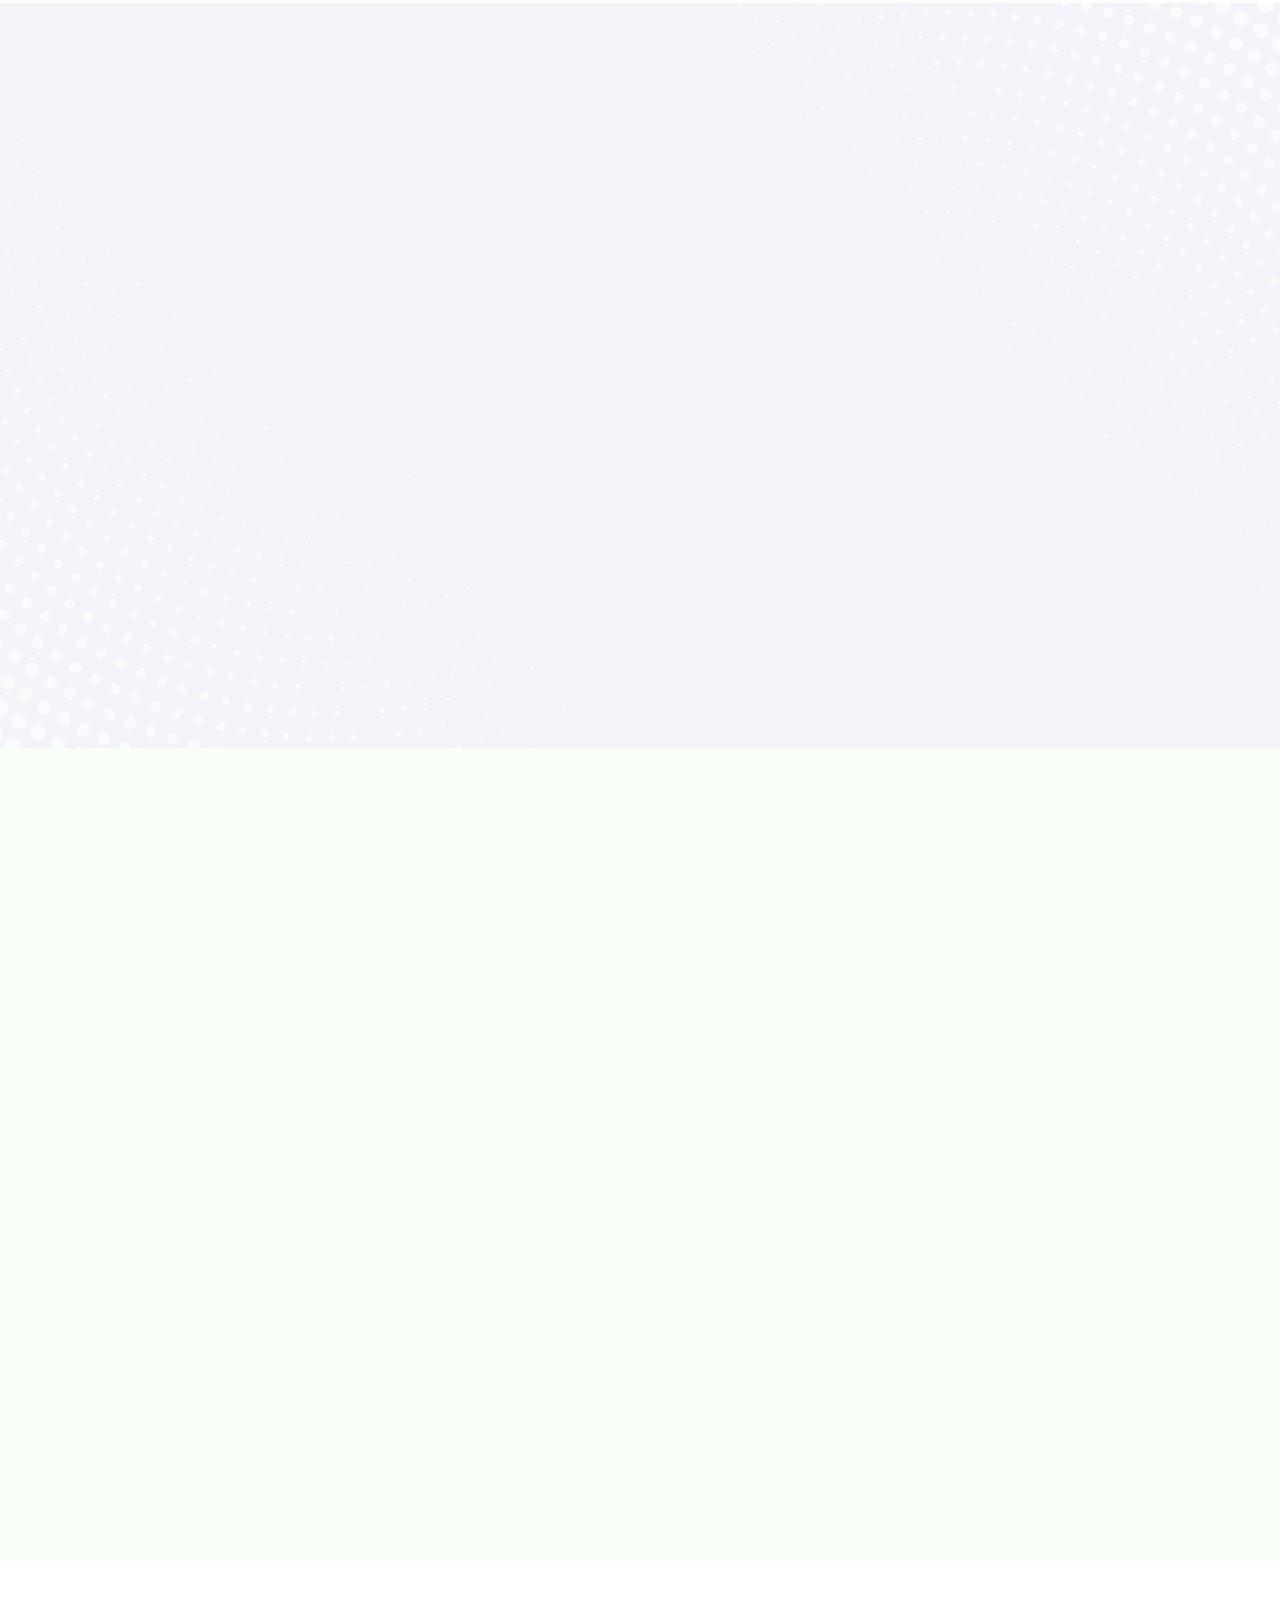
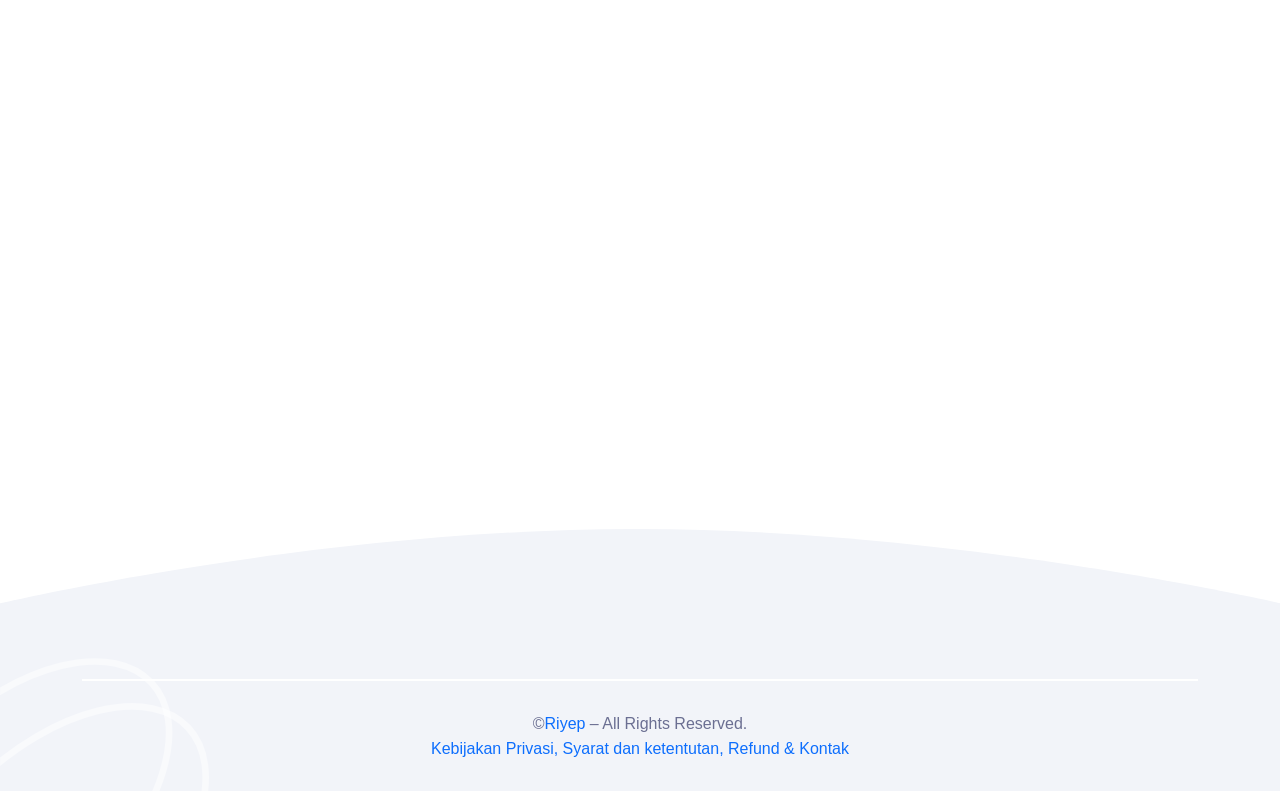
==== commit 81720e6e: "Update index.html" ====
--- a/index.html
+++ b/index.html
@@ -17,6 +17,30 @@
 
 <script>
 	const lelePrice = 25000;
+	const adminWhatsApp = '6287705630047';
+
+	const paymentLinks = {
+		1: 'https://payment-gateway.com/lele-1kg',
+		2: 'https://payment-gateway.com/lele-2kg',
+		3: 'https://payment-gateway.com/lele-3kg',
+		4: 'https://payment-gateway.com/lele-4kg',
+		5: 'https://payment-gateway.com/lele-5kg',
+		6: 'https://payment-gateway.com/lele-6kg',
+		7: 'https://payment-gateway.com/lele-7kg',
+		8: 'https://payment-gateway.com/lele-8kg',
+		9: 'https://payment-gateway.com/lele-9kg',
+		10: 'https://payment-gateway.com/lele-10kg',
+		11: 'https://payment-gateway.com/lele-11kg',
+		12: 'https://payment-gateway.com/lele-12kg',
+		13: 'https://payment-gateway.com/lele-13kg',
+		14: 'https://payment-gateway.com/lele-14kg',
+		15: 'https://payment-gateway.com/lele-15kg',
+		16: 'https://payment-gateway.com/lele-16kg',
+		17: 'https://payment-gateway.com/lele-17kg',
+		18: 'https://payment-gateway.com/lele-18kg',
+		19: 'https://payment-gateway.com/lele-19kg',
+		20: 'https://payment-gateway.com/lele-20kg'
+	};
 
 	function formatRupiah(value) {
 		return new Intl.NumberFormat('id-ID', {
@@ -26,26 +50,38 @@
 		}).format(value);
 	}
 
+	function getValidKg(value) {
+		const kg = Number(value) || 1;
+
+		if (kg < 1) return 1;
+		if (kg > 20) return 20;
+
+		return kg;
+	}
+
 	function updateLeleOrder() {
 		const input = document.getElementById('leleKg');
 		const total = document.getElementById('leleTotal');
 		const button = document.getElementById('leleOrderBtn');
-		const kg = Math.max(1, Number(input.value) || 1);
+
+		const kg = getValidKg(input.value);
 		const price = kg * lelePrice;
-		const formatted = formatRupiah(price);
 
 		input.value = kg;
-		total.textContent = formatted;
-		button.href = `https://wa.me/6287705630047?text=Halo%2C%20saya%20ingin%20order%20${kg}kg%20lele%20dengan%20estimasi%20total%20${encodeURIComponent(formatted)}`;
+		total.textContent = formatRupiah(price);
+		button.href = paymentLinks[kg];
 	}
 
 	function changeLeleKg(amount) {
 		const input = document.getElementById('leleKg');
-		input.value = Math.max(1, (Number(input.value) || 1) + amount);
+		const currentKg = getValidKg(input.value);
+		const nextKg = getValidKg(currentKg + amount);
+
+		input.value = nextKg;
 		updateLeleOrder();
 	}
 
-	updateLeleOrder();
+	document.addEventListener('DOMContentLoaded', updateLeleOrder);
 </script>
 
 
@@ -310,7 +346,8 @@
 								<button type="button" onclick="changeLeleKg(-1)">-</button>
 
 								<div class="kg-input-wrap">
-									<input id="leleKg" type="number" min="1" value="1" oninput="updateLeleOrder()">
+									<input id="leleKg" type="number" min="1" max="20" value="1"
+										oninput="updateLeleOrder()">
 									<span>kg</span>
 								</div>
 
@@ -318,17 +355,13 @@
 							</div>
 
 							<div class="order-total">
-								<span>Total estimasi</span>
+								<span>Total pembayaran</span>
 								<strong id="leleTotal">Rp25.000</strong>
 							</div>
 
-							<a id="leleOrderBtn" class="order-btn"
-								href="https://wa.me/6287705630047?text=Halo%2C%20saya%20ingin%20order%201kg%20lele%20dengan%20total%20Rp25.000"
-								target="_blank">
-								Order Now
+							<a id="leleOrderBtn" class="order-btn" href="#" target="_blank">
+								Bayar Sekarang
 							</a>
-
-							<!-- <small>*Harga dihitung dengan formula 1kg lele = Rp25.000.</small> -->
 						</div>
 					</div>
 				</div>
@@ -369,15 +402,17 @@
 		</div>
 	</section>
 
-
 	<footer class="footer">
 		<div class="container">
 			<div class="copy-right">
-				<p>©<a href="https://uideck.com" rel="nofollow" target="_blank"> Riyep </a> – All Rights Reserved.
-			</div>
-
+				<p>©<a href="https://www.instagram.com/ri.yep" rel="nofollow" target="_blank"> Riyep </a> – All Rights Reserved.
+					<br>
+					<a href="policy.html">Kebijakan Privasi, Syarat dan ketentutan, Refund & Kontak</a>
+				</p>
+			</div>
 		</div>
 	</footer>
+
 	<a href="#" class="scroll-top btn-hover">
 		<i class="lni lni-chevron-up"></i>
 	</a>
